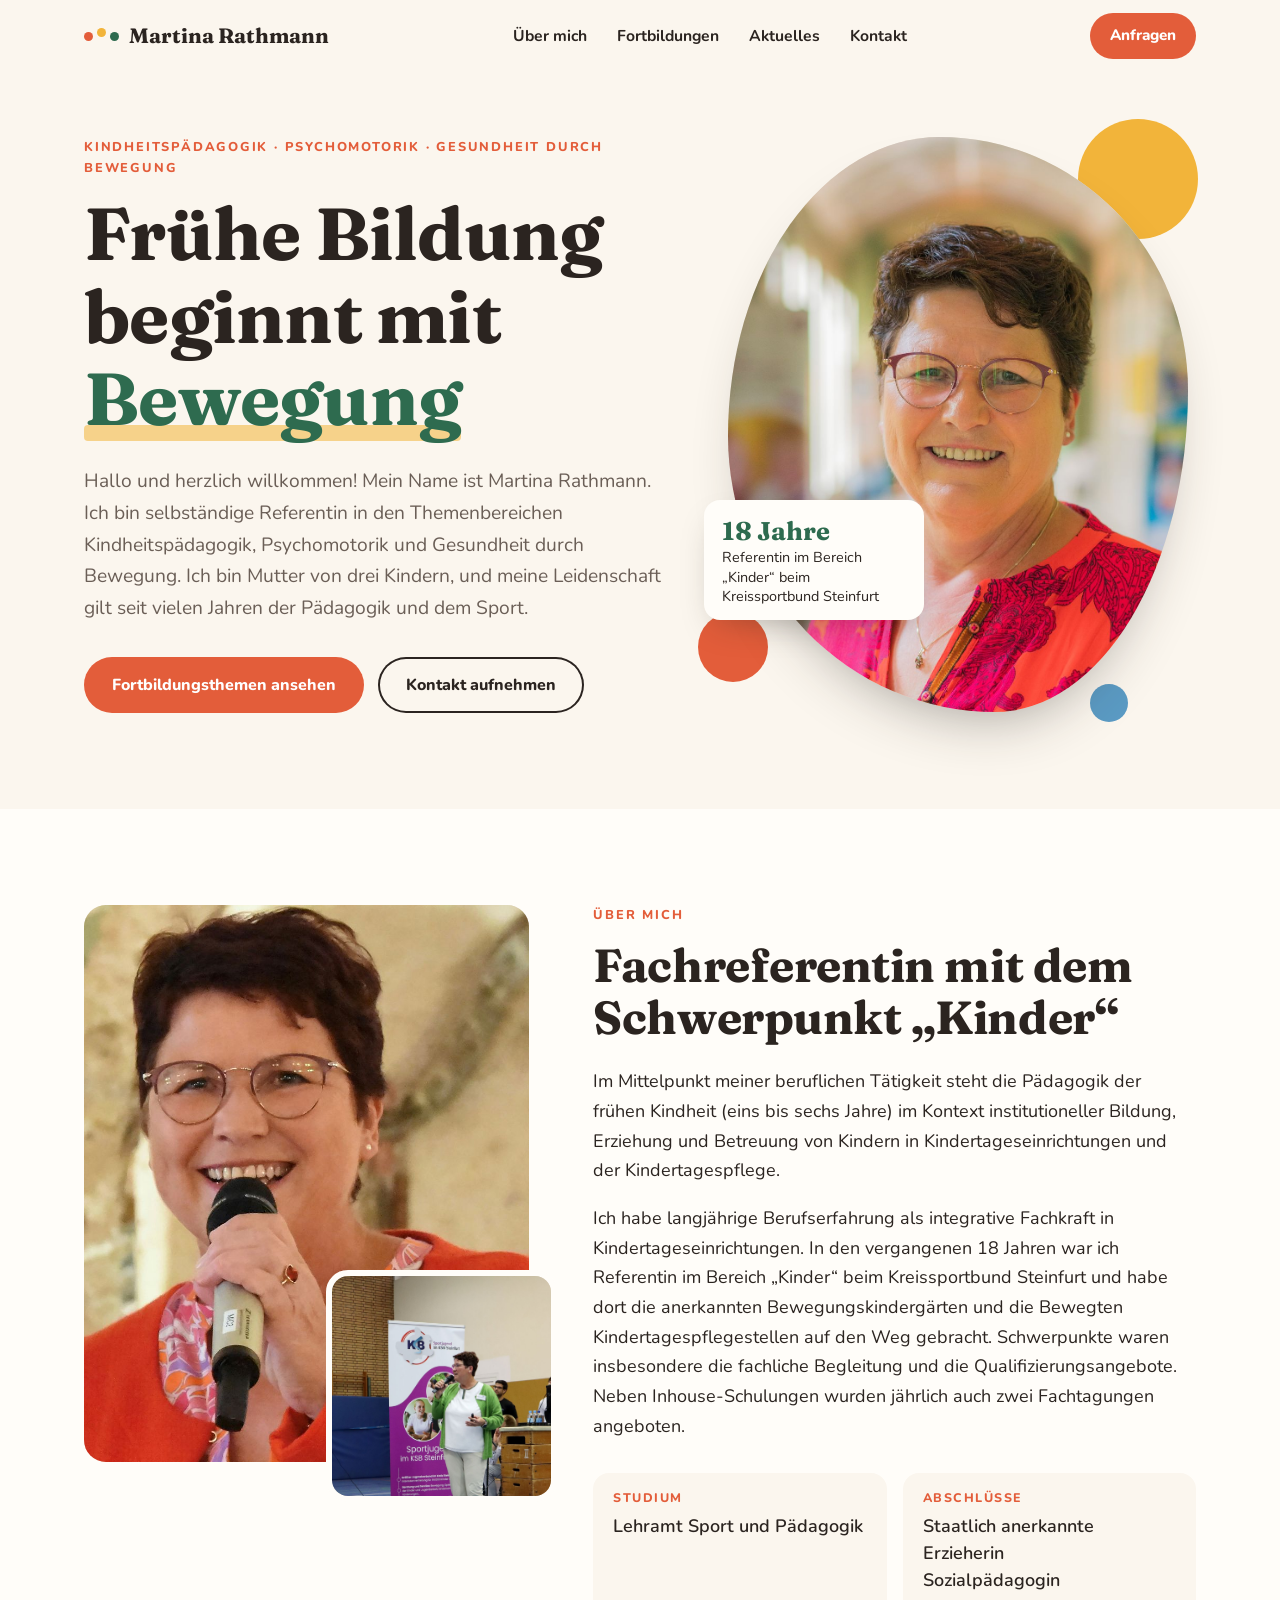
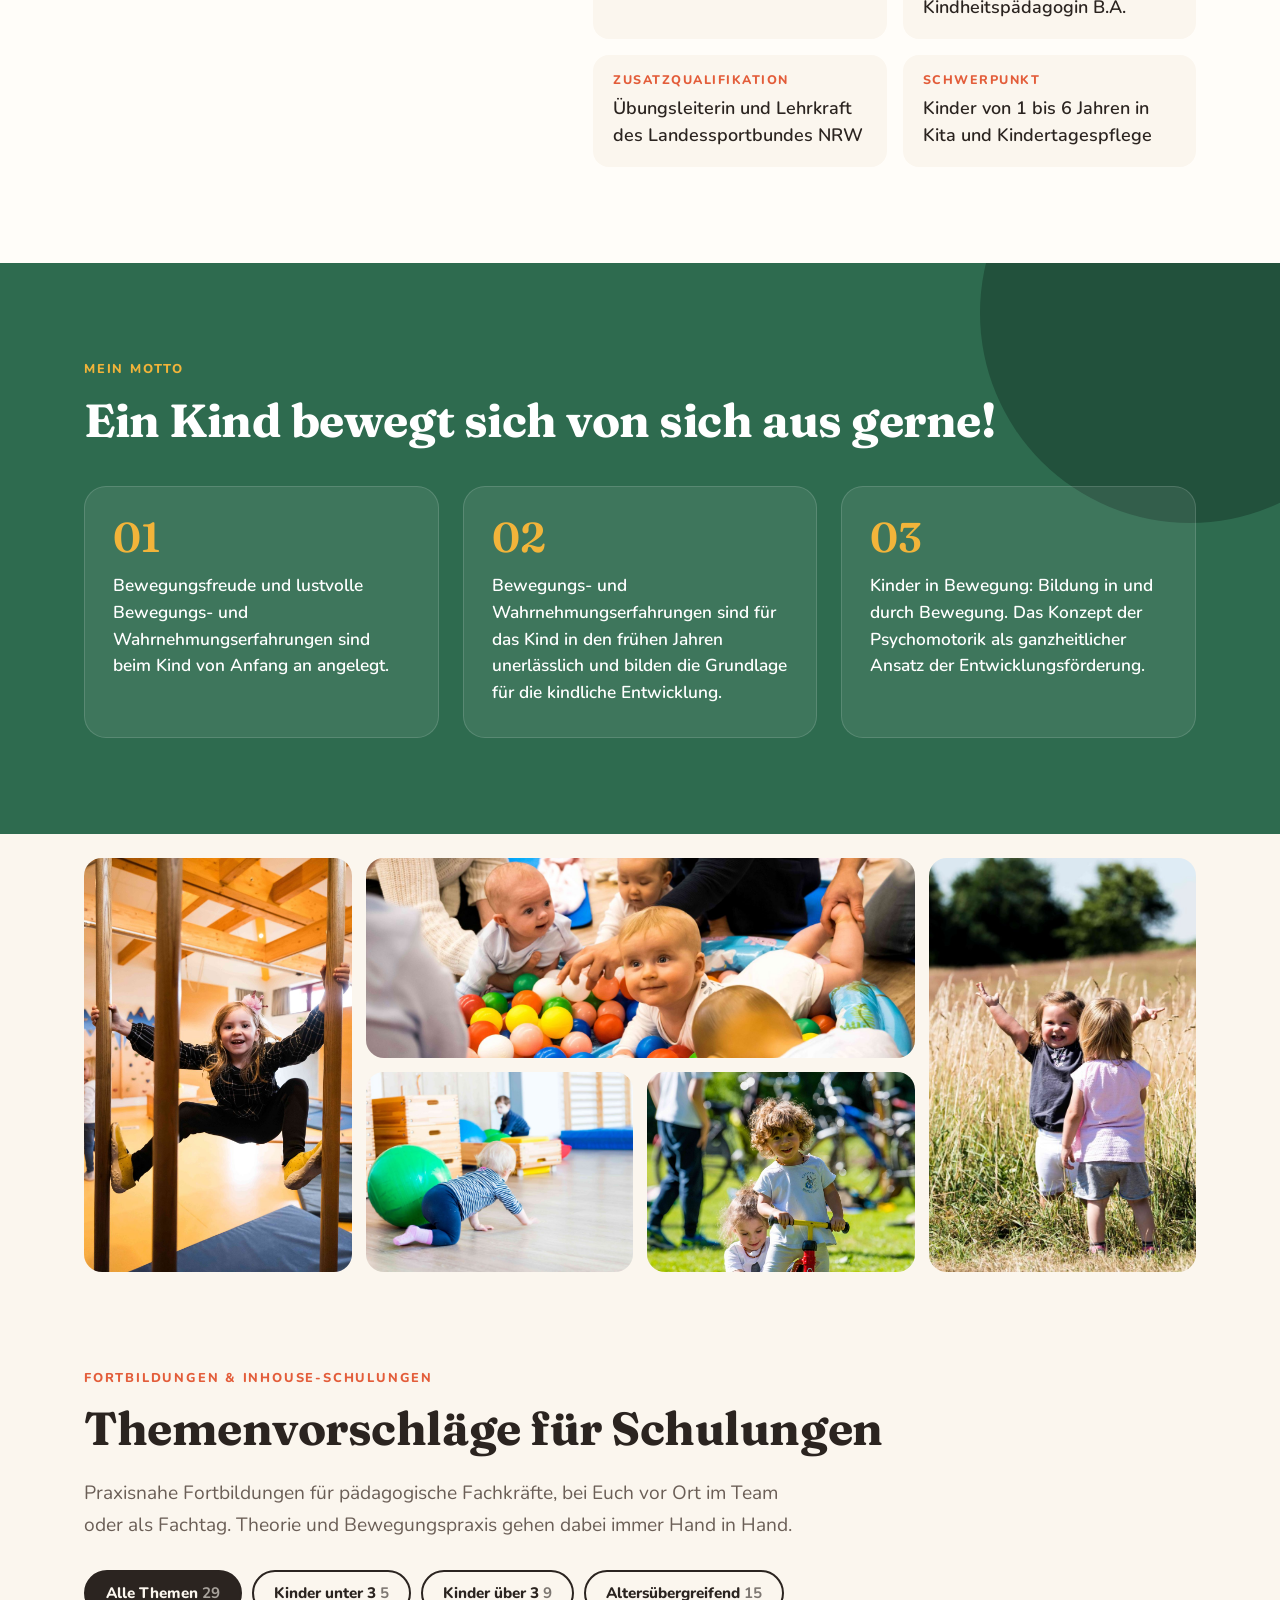
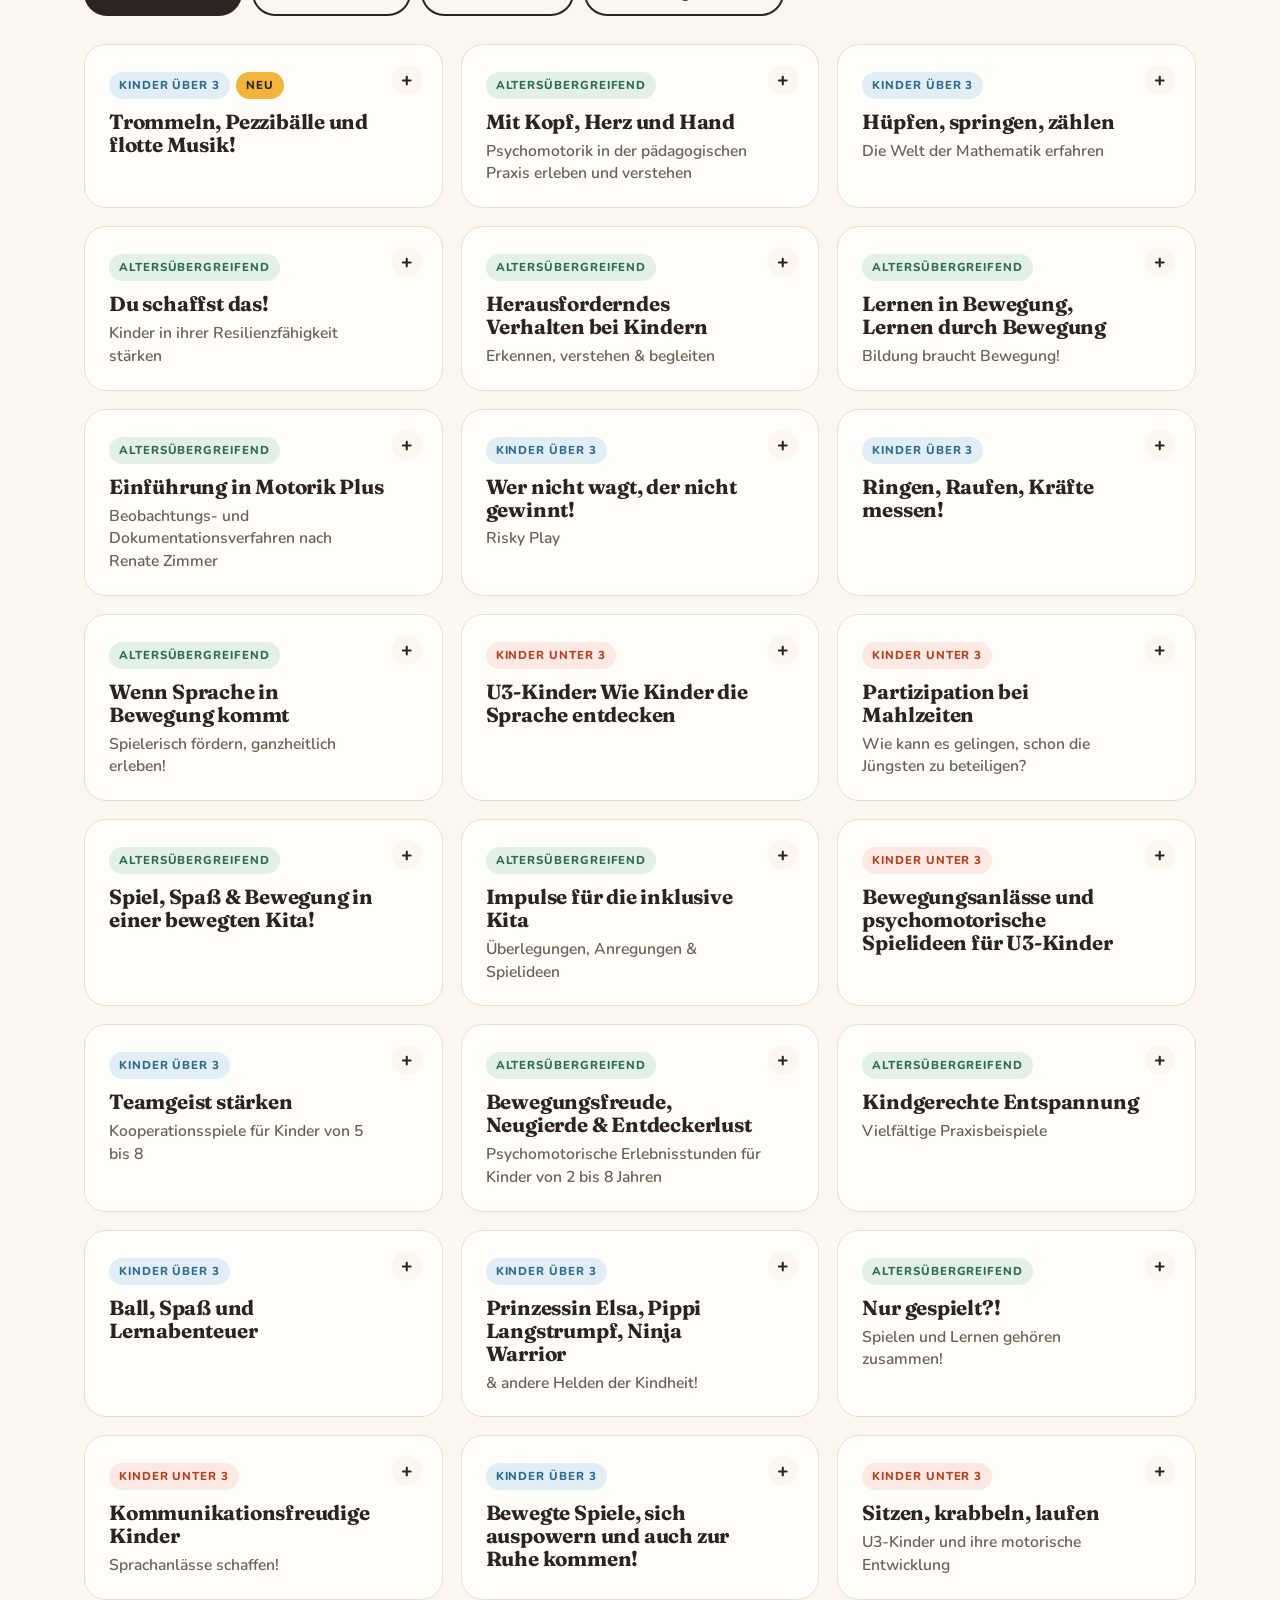
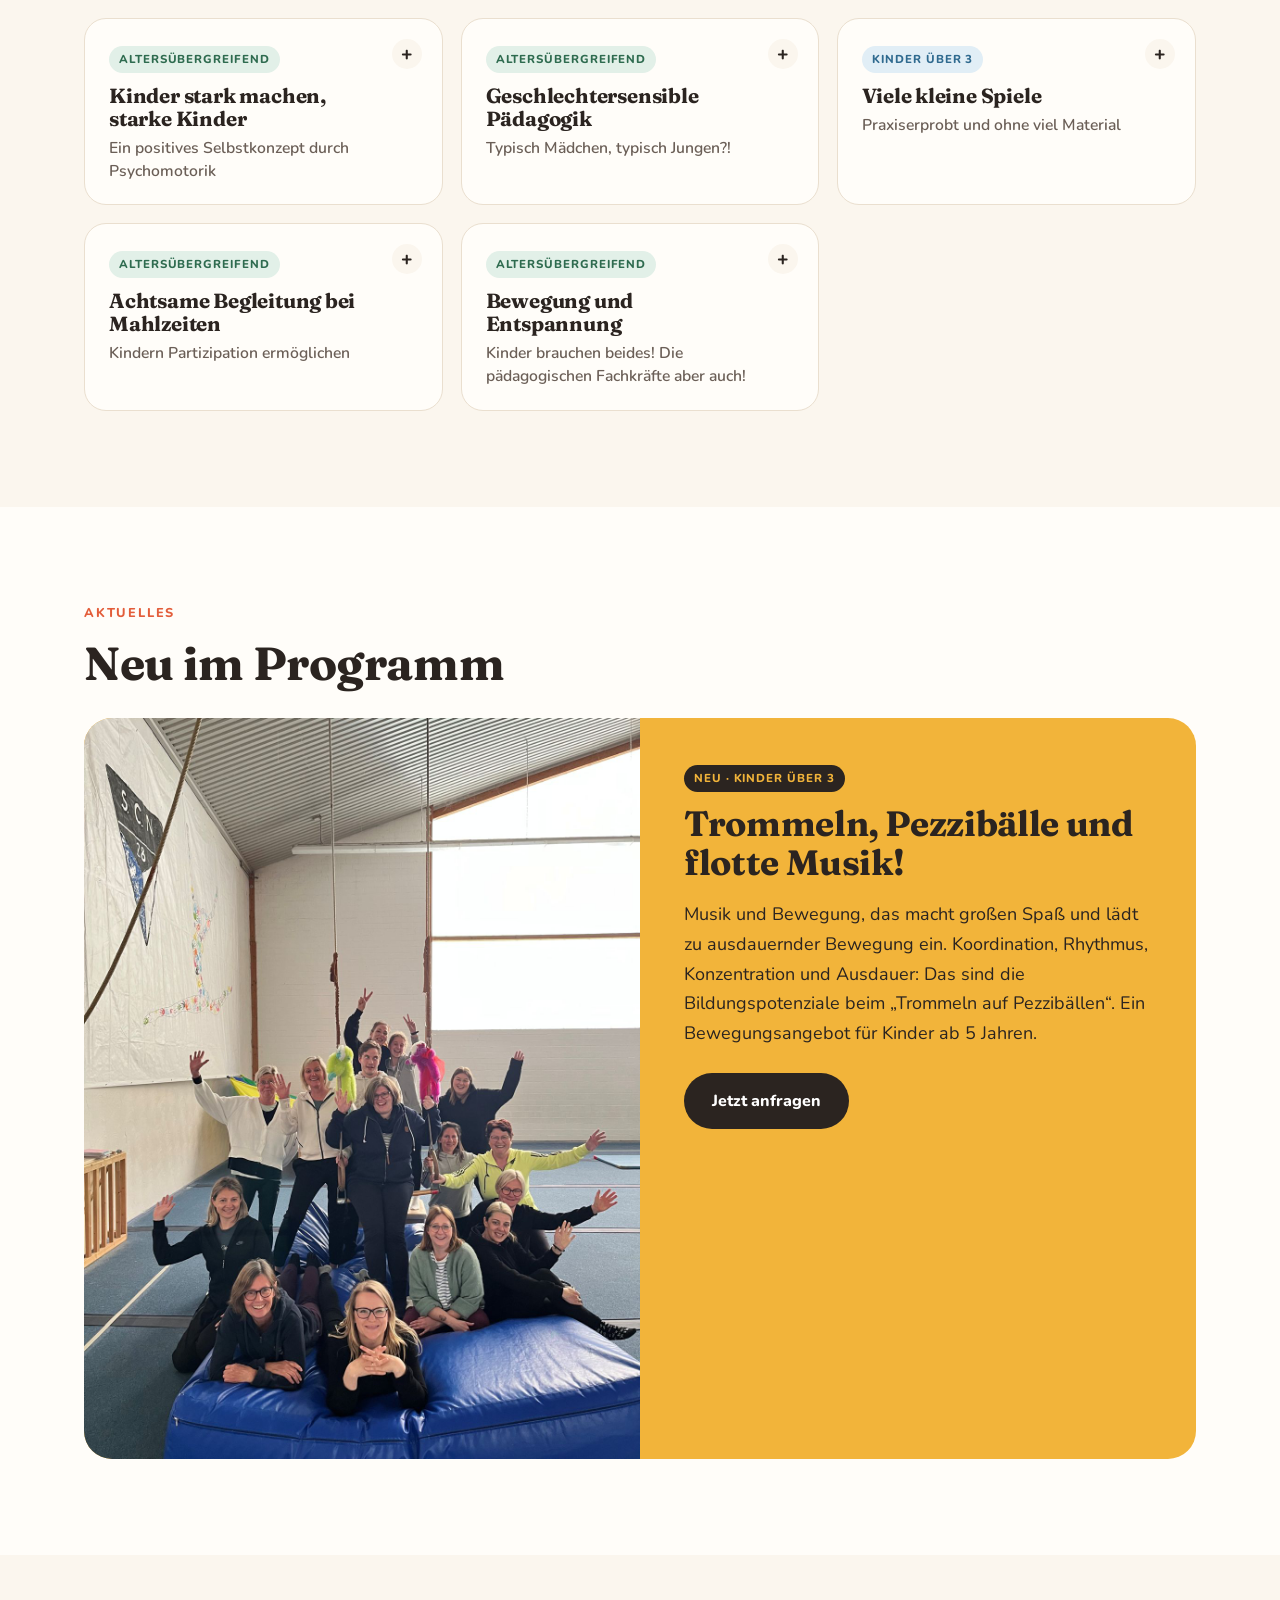
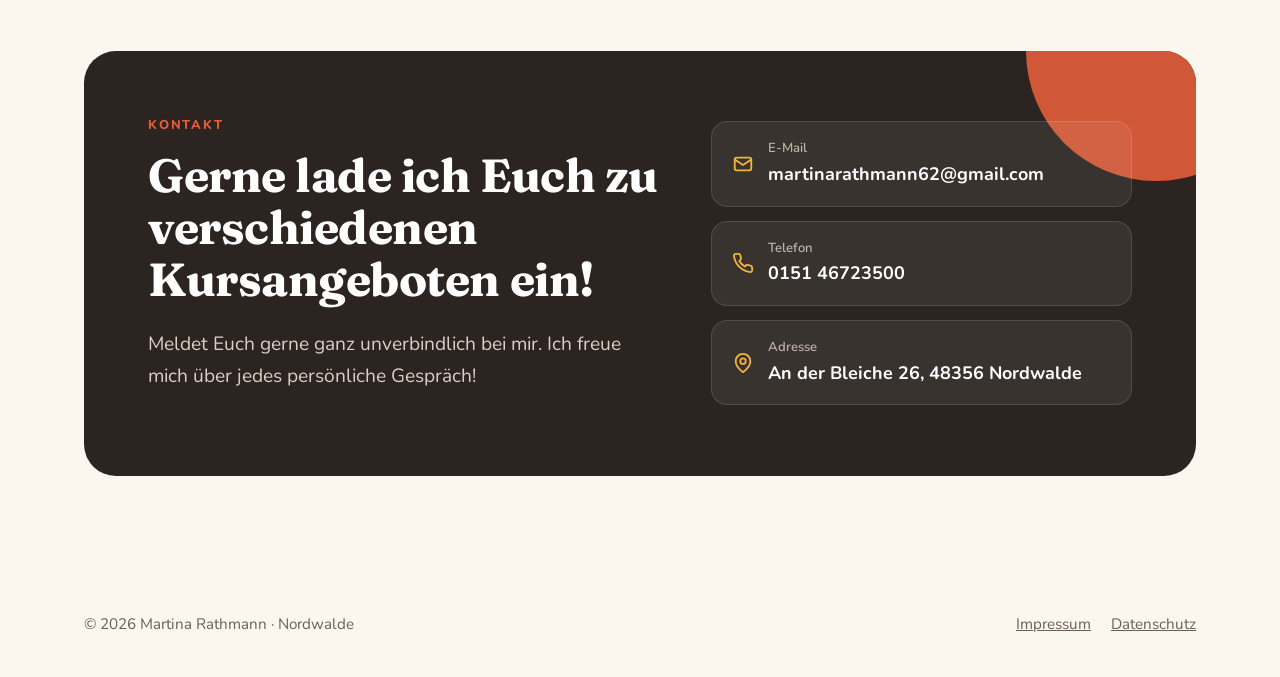
==== martinarathmann-de/martinarathmann-de/index.html @ 65bd2799 "Add files via upload" ====
<!DOCTYPE html>
<html lang="de">
<head>
<meta charset="utf-8">
<meta name="viewport" content="width=device-width, initial-scale=1">
<title>Martina Rathmann – Frühe Bildung beginnt mit Bewegung</title>
<meta name="description" content="Martina Rathmann, Referentin für Kindheitspädagogik, Psychomotorik und Gesundheit durch Bewegung. Fortbildungen und Inhouse-Schulungen für Kitas und Kindertagespflege.">
<meta property="og:title" content="Martina Rathmann – Frühe Bildung beginnt mit Bewegung">
<meta property="og:description" content="Martina Rathmann, Referentin für Kindheitspädagogik, Psychomotorik und Gesundheit durch Bewegung. Fortbildungen und Inhouse-Schulungen für Kitas und Kindertagespflege.">
<meta property="og:type" content="website">
<meta property="og:url" content="https://martinarathmann.de/">
<meta property="og:image" content="https://martinarathmann.de/images/portrait.jpg">
<link rel="icon" href="favicon.svg" type="image/svg+xml">
<link rel="preload" href="fonts/fraunces-latin-700-normal.woff2" as="font" type="font/woff2" crossorigin>
<link rel="stylesheet" href="styles.css">
</head>
<body>
<header class="site-header">
  <nav class="nav wrap" aria-label="Hauptnavigation">
    <a class="brand" href="index.html"><span class="brand-dots" aria-hidden="true"><i></i><i></i><i></i></span>Martina Rathmann</a>
    <button class="menu-toggle" aria-label="Menü öffnen" aria-expanded="false"><span></span><span></span><span></span></button>
    <ul>
      <li><a href="index.html#ueber-mich">Über mich</a></li>
      <li><a href="index.html#fortbildungen">Fortbildungen</a></li>
      <li><a href="index.html#aktuelles">Aktuelles</a></li>
      <li><a href="index.html#kontakt">Kontakt</a></li>
    </ul>
    <a class="btn desktop" href="index.html#kontakt">Anfragen</a>
  </nav>
</header>

<main>
<section class="hero">
  <div class="wrap hero-grid">
    <div class="reveal">
      <p class="eyebrow">Kindheitspädagogik · Psychomotorik · Gesundheit durch Bewegung</p>
      <h1>Frühe Bildung beginnt mit <em>Bewegung</em></h1>
      <p class="lead">Hallo und herzlich willkommen! Mein Name ist Martina Rathmann. Ich bin selbständige Referentin in den Themenbereichen Kindheitspädagogik, Psychomotorik und Gesundheit durch Bewegung. Ich bin Mutter von drei Kindern, und meine Leidenschaft gilt seit vielen Jahren der Pädagogik und dem Sport.</p>
      <div class="hero-actions">
        <a class="btn" href="#fortbildungen">Fortbildungsthemen ansehen</a>
        <a class="btn ghost" href="#kontakt">Kontakt aufnehmen</a>
      </div>
    </div>
    <div class="hero-visual reveal">
      <span class="blob b1"></span><span class="blob b2"></span><span class="blob b3"></span>
      <div class="hero-photo"><img src="images/portrait.jpg" alt="Martina Rathmann" width="900" height="1125" fetchpriority="high"></div>
      <div class="hero-badge"><strong>18 Jahre</strong>Referentin im Bereich „Kinder“ beim Kreissportbund Steinfurt</div>
    </div>
  </div>
</section>

<section class="about" id="ueber-mich">
  <div class="wrap about-grid">
    <div class="about-photos reveal">
      <div class="p1"><img src="images/vortrag.jpg" alt="Martina Rathmann bei einem Vortrag" loading="lazy" width="900" height="1125"></div>
      <div class="p2"><img src="images/messe.jpg" alt="Martina Rathmann an einem Infostand" loading="lazy" width="600" height="600"></div>
    </div>
    <div class="reveal">
      <p class="eyebrow">Über mich</p>
      <h2>Fachreferentin mit dem Schwerpunkt „Kinder“</h2>
      <p>Im Mittelpunkt meiner beruflichen Tätigkeit steht die Pädagogik der frühen Kindheit (eins bis sechs Jahre) im Kontext institutioneller Bildung, Erziehung und Betreuung von Kindern in Kindertageseinrichtungen und der Kindertagespflege.</p>
      <p>Ich habe langjährige Berufserfahrung als integrative Fachkraft in Kindertageseinrichtungen. In den vergangenen 18 Jahren war ich Referentin im Bereich „Kinder“ beim Kreissportbund Steinfurt und habe dort die anerkannten Bewegungskindergärten und die Bewegten Kindertagespflegestellen auf den Weg gebracht. Schwerpunkte waren insbesondere die fachliche Begleitung und die Qualifizierungsangebote. Neben Inhouse-Schulungen wurden jährlich auch zwei Fachtagungen angeboten.</p>
      <div class="facts">
        <div class="fact"><h3>Studium</h3><p>Lehramt Sport und Pädagogik</p></div>
        <div class="fact"><h3>Abschlüsse</h3><ul><li>Staatlich anerkannte Erzieherin</li><li>Sozialpädagogin</li><li>Kindheitspädagogin B.A.</li></ul></div>
        <div class="fact"><h3>Zusatzqualifikation</h3><p>Übungsleiterin und Lehrkraft des Landessportbundes NRW</p></div>
        <div class="fact"><h3>Schwerpunkt</h3><p>Kinder von 1 bis 6 Jahren in Kita und Kindertagespflege</p></div>
      </div>
    </div>
  </div>
</section>

<section class="motto">
  <div class="wrap">
    <p class="eyebrow">Mein Motto</p>
    <h2>Ein Kind bewegt sich von sich aus gerne!</h2>
    <div class="motto-list">
      <div class="motto-item reveal"><span class="num">01</span><p>Bewegungsfreude und lustvolle Bewegungs- und Wahrnehmungserfahrungen sind beim Kind von Anfang an angelegt.</p></div>
      <div class="motto-item reveal"><span class="num">02</span><p>Bewegungs- und Wahrnehmungserfahrungen sind für das Kind in den frühen Jahren unerlässlich und bilden die Grundlage für die kindliche Entwicklung.</p></div>
      <div class="motto-item reveal"><span class="num">03</span><p>Kinder in Bewegung: Bildung in und durch Bewegung. Das Konzept der Psychomotorik als ganzheitlicher Ansatz der Entwicklungsförderung.</p></div>
    </div>
  </div>
</section>

<section class="gallery" aria-label="Eindrücke">
  <div class="wrap gallery-grid">
    <figure class="g-tall reveal"><img src="images/klettern.jpg" alt="Mädchen klettert zwischen zwei Stangen" loading="lazy"></figure>
    <figure class="g-wide reveal"><img src="images/baellebad.jpg" alt="Babys im Bällebad" loading="lazy"></figure>
    <figure class="g-tall reveal"><img src="images/wiese.jpg" alt="Kinder freuen sich draußen auf der Wiese" loading="lazy"></figure>
    <figure class="reveal"><img src="images/krabbeln.jpg" alt="Kleinkinder krabbeln in der Bewegungslandschaft" loading="lazy"></figure>
    <figure class="reveal"><img src="images/dreirad.jpg" alt="Junge auf einem Dreirad" loading="lazy"></figure>
  </div>
</section>

<section id="fortbildungen">
  <div class="wrap">
    <div class="offer-head">
      <div>
        <p class="eyebrow">Fortbildungen &amp; Inhouse-Schulungen</p>
        <h2>Themenvorschläge für Schulungen</h2>
        <p class="lead">Praxisnahe Fortbildungen für pädagogische Fachkräfte, bei Euch vor Ort im Team oder als Fachtag. Theorie und Bewegungspraxis gehen dabei immer Hand in Hand.</p>
      </div>
    </div>
    <div class="filters" role="group" aria-label="Nach Zielgruppe filtern">
      <button class="chip" data-filter="all" aria-pressed="true">Alle Themen<span class="count">29</span></button>
      <button class="chip" data-filter="u3" aria-pressed="false">Kinder unter 3<span class="count">5</span></button>
      <button class="chip" data-filter="ue3" aria-pressed="false">Kinder über 3<span class="count">9</span></button>
      <button class="chip" data-filter="alle" aria-pressed="false">Altersübergreifend<span class="count">15</span></button>
    </div>
    <div class="topics">
      <details class="topic reveal" data-group="ue3">
        <summary><span class="tag ue3">Kinder über 3</span><span class="tag neu">Neu</span><h3>Trommeln, Pezzibälle und flotte Musik!</h3></summary>
        <div class="body"><p>Musik und Bewegung, das macht großen Spaß und lädt zu ausdauernder Bewegung ein. Die Freude, sich beim Trommeln auszuprobieren, sich auszupowern und in der Gruppe gemeinsam etwas zu schaffen, steht im Vordergrund. Koordination, Beweglichkeit, Konzentration, Merkfähigkeit, Kognition, Rhythmus und Ausdauer: Das sind die Bildungspotenziale beim „Trommeln auf Pezzibällen“. Ein Bewegungsangebot für Kinder ab 5 Jahren.</p></div>
      </details>
      <details class="topic reveal" data-group="alle">
        <summary><span class="tag alle">Altersübergreifend</span><h3>Mit Kopf, Herz und Hand</h3><span class="sub">Psychomotorik in der pädagogischen Praxis erleben und verstehen</span></summary>
        <div class="body"><p>Ganzheitliche Entwicklungsförderung durch Bewegung und Wahrnehmung! Eine praxisorientierte Fortbildung: Durch vielfältige Bewegungs- und Wahrnehmungsangebote lernen die pädagogischen Fachkräfte, wie Kinder in ihren Selbstwirksamkeitserfahrungen unterstützt werden können. Kreative Prozesse und das soziale Lernen eines Kindes stehen im Fokus. Theorie und Praxis verbinden sich zu einem lebendigen Prozess, der neue Impulse für die tägliche Arbeit mit Kindern bietet.</p></div>
      </details>
      <details class="topic reveal" data-group="ue3">
        <summary><span class="tag ue3">Kinder über 3</span><h3>Hüpfen, springen, zählen</h3><span class="sub">Die Welt der Mathematik erfahren</span></summary>
        <div class="body"><p>Kinder sortieren, vergleichen und legen Muster. Sie interessieren sich für Zahlen und Mengen und begreifen Räume und Formen über eigene sensomotorische Erfahrungen. Frühe mathematische Bildung anregen und begleiten. Der „Numeracy-Ansatz“ von Mandy Fuchs wird vorgestellt, ebenso das Konzept von Kerensa Lee „Kinder erfinden Mathematik“: gleiches Material in großer Menge. Mathematische frühe Bildung im Vorschulalter!</p></div>
      </details>
      <details class="topic reveal" data-group="alle">
        <summary><span class="tag alle">Altersübergreifend</span><h3>Du schaffst das!</h3><span class="sub">Kinder in ihrer Resilienzfähigkeit stärken</span></summary>
        <div class="body"><p>Wie kann es gelingen, Kinder in ihrer Resilienzfähigkeit zu stärken? Wie können Kinder mit einer Krise oder einem Scheitern fertig werden, sich davon erholen und vielleicht sogar gestärkt daraus hervorgehen? Wie können Kinder ein positives Selbstkonzept aufbauen? Wir blicken auf die Ressourcen und Interessen des Kindes. Es braucht differenzierte Herausforderungen, an denen Kinder wachsen können. Zutrauen und Zuversicht sowie eine individuelle Begleitung mit Blick auf die Schutz- und Risikofaktoren.</p></div>
      </details>
      <details class="topic reveal" data-group="alle">
        <summary><span class="tag alle">Altersübergreifend</span><h3>Herausforderndes Verhalten bei Kindern</h3><span class="sub">Erkennen, verstehen &amp; begleiten</span></summary>
        <div class="body"><p>Kinder, die uns herausfordern! Kinder, die weinen, wütend sind, die kaum erreichbar sind, sich zurückziehen oder blockieren: Solche Verhaltensweisen nehmen viele pädagogische Fachkräfte als herausfordernd wahr. Oftmals entsteht ein Gefühl der Überforderung und vielleicht sogar der Ohnmacht. Wir gehen gemeinsam auf Spurensuche, um die Konflikte zu verstehen und sie professionell zu begleiten. Ursachenforschung &amp; Austausch über mögliche Lösungsansätze.</p></div>
      </details>
      <details class="topic reveal" data-group="alle">
        <summary><span class="tag alle">Altersübergreifend</span><h3>Lernen in Bewegung, Lernen durch Bewegung</h3><span class="sub">Bildung braucht Bewegung!</span></summary>
        <div class="body"><p>Kinder bewegen sich gerne, es ist der Ausdruck ihrer Lebensfreude. Sensomotorik ist der Motor der kindlichen Entwicklung. Kinder lernen im frühen Kindesalter in erster Linie über Bewegung, Wahrnehmung und konkretes Handeln (vgl. Zimmer, 2010). Differenzierte sensomotorische Erfahrungen unterstützen die kognitiven Fähigkeiten. Die Vernetzung von Nervenzellen wird durch Bewegungs- und Wahrnehmungserfahrungen angeregt und ermöglicht dadurch die Verarbeitung von Informationen (vgl. Zimmer, 2011). Mit vielen Spiel- und Bewegungsimpulsen zeigt die Fortbildung, wie Lernen in Bewegung im Kita-Alltag gelingt.</p></div>
      </details>
      <details class="topic reveal" data-group="alle">
        <summary><span class="tag alle">Altersübergreifend</span><h3>Einführung in Motorik Plus</h3><span class="sub">Beobachtungs- und Dokumentationsverfahren nach Renate Zimmer</span></summary>
        <div class="body"><p>Ein offenes und systematisches Verfahren mit übersichtlichen Beobachtungsbögen für U3- und Ü3-Kinder. Neben allgemeinen Angaben zum Kind werden Einschätzungen in 10 Kompetenzbereichen vorgenommen. Grundlage ist die wahrnehmende und gezielte Beobachtung. Viele Ideen, Anregungen und Impulse für die Bewegungsförderung mit Kindern im Vorschulalter.</p></div>
      </details>
      <details class="topic reveal" data-group="ue3">
        <summary><span class="tag ue3">Kinder über 3</span><h3>Wer nicht wagt, der nicht gewinnt!</h3><span class="sub">Risky Play</span></summary>
        <div class="body"><p>Risiko, Wagnis und auch wildes Spiel gehören zur Kindheit dazu. Kinder haben ein Recht auf Spiel und ein Recht auf Wagnisse, eigenes Ausprobieren, Erfolg und auch mal Scheitern. Damit das gelingen kann, braucht es Risikokompetenz und motorische Kompetenzen, außerdem erwachsene Begleitpersonen, die Zutrauen in die eigenen Fähigkeiten vermitteln. Theorie &amp; Praxisanregungen für Kinder von 5 bis 10 Jahren.</p></div>
      </details>
      <details class="topic reveal" data-group="ue3">
        <summary><span class="tag ue3">Kinder über 3</span><h3>Ringen, Raufen, Kräfte messen!</h3></summary>
        <div class="body"><p>Kleine Sportspiele zum Kräftemessen, Toben und Auspowern. Miteinander raufen und sich ausprobieren, nicht gegeneinander! Die eigenen Kräfte entdecken. Ausdauer, Schnelligkeit, Koordination und Beweglichkeit werden gefördert. Wo sind die Grenzen meines Partners? Wo sind meine Grenzen? Wir sensibilisieren für einen respektvollen Umgang. Welche Regeln brauchen wir? Kennenlernen des Konzeptes und viel Bewegungspraxis.</p></div>
      </details>
      <details class="topic reveal" data-group="alle">
        <summary><span class="tag alle">Altersübergreifend</span><h3>Wenn Sprache in Bewegung kommt</h3><span class="sub">Spielerisch fördern, ganzheitlich erleben!</span></summary>
        <div class="body"><p>In dieser Fortbildung steht der Zusammenhang von Bewegung und Sprache im Mittelpunkt. Wir erproben vielfältige Bewegungs- und Spielideen, die sprachliche Ausdrucksfähigkeit, Wortschatz und Kommunikation anregen. Die Teilnehmenden erhalten Impulse, wie sie Bewegung gezielt in den Alltag integrieren können, um Kinder ganzheitlich und alltagsintegriert in ihrer Sprachentwicklung zu unterstützen.</p></div>
      </details>
      <details class="topic reveal" data-group="u3">
        <summary><span class="tag u3">Kinder unter 3</span><h3>U3-Kinder: Wie Kinder die Sprache entdecken</h3></summary>
        <div class="body"><p>Sprachentwicklung unterstützen und Sprachanlässe durch sensomotorische Bewegungserfahrungen ermöglichen. Die Sprachfreude steht dabei im Mittelpunkt. Neben theoretischen Grundlagen werden viele praktische Beispiele aufgezeigt. Theorie &amp; Praxis.</p></div>
      </details>
      <details class="topic reveal" data-group="u3">
        <summary><span class="tag u3">Kinder unter 3</span><h3>Partizipation bei Mahlzeiten</h3><span class="sub">Wie kann es gelingen, schon die Jüngsten zu beteiligen?</span></summary>
        <div class="body"><p>Die Mahlzeit ist eine „Schlüsselsituation“ im Kita-Alltag und bedeutet eine besondere Herausforderung für Kinder und pädagogische Fachkräfte. „Alltagspartizipation“ wird als Querschnittsaufgabe verstanden! Die Mahlzeit bietet viele Möglichkeiten, dem Kind Partizipation zuzutrauen und zu ermöglichen. Die partizipative Haltung und die Fachkraft-Kind-Interaktion werden besonders in den Blick genommen.</p></div>
      </details>
      <details class="topic reveal" data-group="alle">
        <summary><span class="tag alle">Altersübergreifend</span><h3>Spiel, Spaß &amp; Bewegung in einer bewegten Kita!</h3></summary>
        <div class="body"><p>Vielfältige Anregungen und Impulse für eine Kita mit dem Profil „Bewegung“. Konzeptionelle Überlegungen und Bewegungspraxis für Kinder von 1 bis 6 Jahren. Alltagsintegrierte Bewegung für Kinder. Bewegungslandschaften und Bewegungsbaustellen werden vorgestellt und aufgebaut. Psychomotorische Ideen und Themen nach den Interessen der Kinder stehen im Mittelpunkt. Theorie &amp; Praxis.</p></div>
      </details>
      <details class="topic reveal" data-group="alle">
        <summary><span class="tag alle">Altersübergreifend</span><h3>Impulse für die inklusive Kita</h3><span class="sub">Überlegungen, Anregungen &amp; Spielideen</span></summary>
        <div class="body"><p>Vielfältige Bewegungsanregungen &amp; Spielideen! Wir suchen nach Gemeinsamkeiten: Welche Spiele eignen sich besonders dafür, dass alle Kinder mitspielen können? Wie können wir Spiele und Aktivitäten anpassen und verändern, um Teilhabe zu ermöglichen? Die Haltung der pädagogischen Fachkraft ist das Fundament für eine Kita, in der alle Kinder gesehen werden, und für eine Vielfalt, die bereichert und aus Überzeugung gelebt wird.</p></div>
      </details>
      <details class="topic reveal" data-group="u3">
        <summary><span class="tag u3">Kinder unter 3</span><h3>Bewegungsanlässe und psychomotorische Spielideen für U3-Kinder</h3></summary>
        <div class="body"><p>Das kindliche Spiel ist der Motor der kindlichen Entwicklung. Kinder möchten sich dabei bewegen und sie brauchen Raum und Zeit dafür. Wie können wir vielfältige Bewegungsanlässe in den Alltag integrieren? Überlegungen zur Raumgestaltung und Materialauswahl und viele praktische Beispiele für einen „bewegten Kinderalltag“.</p></div>
      </details>
      <details class="topic reveal" data-group="ue3">
        <summary><span class="tag ue3">Kinder über 3</span><h3>Teamgeist stärken</h3><span class="sub">Kooperationsspiele für Kinder von 5 bis 8</span></summary>
        <div class="body"><p>Kooperationsspiele bieten Kindern einen Erfahrungsraum, um soziale Kompetenzen zu stärken und ein „Wir-Gefühl“ zu entwickeln. Integration durch Kooperationsspiele: Alle Kinder können mitmachen! Kinder entwickeln Selbstbewusstsein und erfahren: Miteinander macht Spaß und man kann viel erreichen!</p></div>
      </details>
      <details class="topic reveal" data-group="alle">
        <summary><span class="tag alle">Altersübergreifend</span><h3>Bewegungsfreude, Neugierde &amp; Entdeckerlust</h3><span class="sub">Psychomotorische Erlebnisstunden für Kinder von 2 bis 8 Jahren</span></summary>
        <div class="body"><p>Erlebnisreiche Bewegungsangebote, die als Anregung genutzt werden können, um psychomotorisch zu arbeiten. Der Schwerpunkt liegt auf kreativem und fantasiereichem Spiel, Experimentierphasen und ganzheitlichen Erfahrungen. Die Angebote setzen an den Interessen des Kindes an, wollen Kinder stärken und ein positives Selbstkonzept fördern. Bewegungs- und Wahrnehmungsförderung ist der Motor der kindlichen Entwicklung.</p></div>
      </details>
      <details class="topic reveal" data-group="alle">
        <summary><span class="tag alle">Altersübergreifend</span><h3>Kindgerechte Entspannung</h3><span class="sub">Vielfältige Praxisbeispiele</span></summary>
        <div class="body"><p>Nicht nur Erwachsene, auch Kinder haben heutzutage ein bereits ausgeprägtes Stressempfinden. Was bedeutet Stress und wie kann ich mich davon erholen? Eine Einführung in kindliche Entspannungsmethoden &amp; Praxis.</p></div>
      </details>
      <details class="topic reveal" data-group="ue3">
        <summary><span class="tag ue3">Kinder über 3</span><h3>Ball, Spaß und Lernabenteuer</h3></summary>
        <div class="body"><p>Kinder lieben Ballspiele! Bewegungsfreude und Bewegungserfahrungen mit vielfältigen Ballspielen. Motorische und kognitive Förderung im Fokus, aber auch das soziale Miteinander kommt nicht zu kurz. Gerade Ballspiele ohne Gewinner und Verlierer, kleine Teamspiele oder auch Wettspiele eignen sich hervorragend, um soziale Kompetenzen zu entwickeln, mit Frustration umzugehen und Kooperation zu erfahren. Für pädagogische Fachkräfte, die mit Kindern ab 3 Jahren arbeiten.</p></div>
      </details>
      <details class="topic reveal" data-group="ue3">
        <summary><span class="tag ue3">Kinder über 3</span><h3>Prinzessin Elsa, Pippi Langstrumpf, Ninja Warrior</h3><span class="sub">&amp; andere Helden der Kindheit!</span></summary>
        <div class="body"><p>Abenteuer und Erlebnisse durch Psychomotorik. Bewegungsgeschichten, Bewegungsbaustellen und Bewegungslandschaften thematisch spannend gestalten, zu Themen, die Kinder interessieren. Das „Kopfkino“ anstellen und mit den Kindern gemeinsam ein Bewegungsabenteuer erleben.</p></div>
      </details>
      <details class="topic reveal" data-group="alle">
        <summary><span class="tag alle">Altersübergreifend</span><h3>Nur gespielt?!</h3><span class="sub">Spielen und Lernen gehören zusammen!</span></summary>
        <div class="body"><p>Schon Albert Einstein hat betont, dass „das Spiel die höchste Form der Forschung ist“. Dieses Zitat lässt erahnen, wie viel Bildungspotenzial im kindlichen Spiel steckt. Spielen und Lernen gehören untrennbar zusammen, es ist die Grundbedingung für Lern- und Bildungsprozesse. Wir blicken auf die unterschiedlichen Spielformen, die Spielentwicklung und die Bedeutung des kindlichen Spiels. Mit vielen praktischen Beispielen.</p></div>
      </details>
      <details class="topic reveal" data-group="u3">
        <summary><span class="tag u3">Kinder unter 3</span><h3>Kommunikationsfreudige Kinder</h3><span class="sub">Sprachanlässe schaffen!</span></summary>
        <div class="body"><p>Die Interaktionen zwischen pädagogischer Fachkraft und Kind sind Schlüsselsituationen in der Bildungs- und Entwicklungsbegleitung. Jedes Kleinstkind versucht von Anfang an, mit seinen Bezugspersonen zu kommunizieren. Es ist bedeutsam, diese kindlichen Signale zu erkennen und darauf zu reagieren. So bleiben die Kinder motiviert zu kommunizieren. Theoretische Grundlagen und praktische Beispiele.</p></div>
      </details>
      <details class="topic reveal" data-group="ue3">
        <summary><span class="tag ue3">Kinder über 3</span><h3>Bewegte Spiele, sich auspowern und auch zur Ruhe kommen!</h3></summary>
        <div class="body"><p>Toben, wild sein, ausruhen und entspannen: Beides ist gleichermaßen wichtig für Kinder im Vorschulalter. Viele Beispiele aus der Praxis rund um Bewegung, Spiel und Entspannung für Vorschulkinder.</p></div>
      </details>
      <details class="topic reveal" data-group="u3">
        <summary><span class="tag u3">Kinder unter 3</span><h3>Sitzen, krabbeln, laufen</h3><span class="sub">U3-Kinder und ihre motorische Entwicklung</span></summary>
        <div class="body"><p>Die motorische Entwicklung der Kleinstkinder in den Blick nehmen. Wie können wir U3-Kinder dabei gut begleiten und wie gelingt eine möglichst individuelle Begleitung und Förderung? Theoretische Grundlagen und praktische Beispiele.</p></div>
      </details>
      <details class="topic reveal" data-group="alle">
        <summary><span class="tag alle">Altersübergreifend</span><h3>Kinder stark machen, starke Kinder</h3><span class="sub">Ein positives Selbstkonzept durch Psychomotorik</span></summary>
        <div class="body"><p>Kinder brauchen Spiel- und Bewegungserfahrungen, um sich selbstwirksam zu erleben. So können sie Kompetenzen entwickeln und auf die eigenen Fähigkeiten vertrauen. Grenzerfahrungen durch Bewegung sind echte Herausforderungen, an denen Kinder wachsen; sie führen zu einer realistischen Selbsteinschätzung. Theoretische Grundlagen aus der Resilienzforschung und dem Konzept der Salutogenese. Der praktische Teil umfasst kleine Spiele aus den Bereichen Kooperation, Kommunikation, Vertrauen und Erlebnis.</p></div>
      </details>
      <details class="topic reveal" data-group="alle">
        <summary><span class="tag alle">Altersübergreifend</span><h3>Geschlechtersensible Pädagogik</h3><span class="sub">Typisch Mädchen, typisch Jungen?!</span></summary>
        <div class="body"><p>Was brauchen Mädchen? Was brauchen Jungen? Begegnen wir Mädchen und Jungen gleich? Wie fließen unbewusst traditionelle Rollenzuschreibungen in unsere Interaktion ein? Der geschlechterbewusste Umgang mit unseren Kindern wird in den Blick genommen. Alle Kinder sollen sich wohlfühlen und gesehen werden. Es gilt, Unterschiede und Gemeinsamkeiten zu erkennen und die individuellen Stärken und Interessen aller Kinder zu fördern, unabhängig davon, ob sie mit stereotypen Rollenbildern übereinstimmen.</p></div>
      </details>
      <details class="topic reveal" data-group="ue3">
        <summary><span class="tag ue3">Kinder über 3</span><h3>Viele kleine Spiele</h3><span class="sub">Praxiserprobt und ohne viel Material</span></summary>
        <div class="body"><p>Kinder wollen sich bewegen. Sie laufen, rennen, hüpfen, klettern, ohne dass sie dazu aufgefordert werden. Genauso beliebt sind kleine Regelspiele. Im Vordergrund stehen „Spiele ohne Verlierer“: Lauf- und Fangspiele, abschließend auch erste Wettkampf- und Staffelspiele.</p></div>
      </details>
      <details class="topic reveal" data-group="alle">
        <summary><span class="tag alle">Altersübergreifend</span><h3>Achtsame Begleitung bei Mahlzeiten</h3><span class="sub">Kindern Partizipation ermöglichen</span></summary>
        <div class="body"><p>Essen ist mehr als reine Nahrungsaufnahme. Wie können wir das Kind feinfühlig begleiten und seine Signale erkennen? Gemeinsame Mahlzeiten ohne Stress in einer wertschätzenden Atmosphäre, das wünschen wir uns! Essensregeln werden unter die Lupe genommen.</p></div>
      </details>
      <details class="topic reveal" data-group="alle">
        <summary><span class="tag alle">Altersübergreifend</span><h3>Bewegung und Entspannung</h3><span class="sub">Kinder brauchen beides! Die pädagogischen Fachkräfte aber auch!</span></summary>
        <div class="body"><p>Aktivität und Ruhe sind wesentliche Elemente im Alltag. Praxisnah werden „bewegte, wilde Spiele“ vorgestellt, die Kinder in ihrer Ausdauer unterstützen und Spaß machen. Ebenso widmen wir uns kindgerechter Entspannung, die Kindern hilft, zur Ruhe zu kommen. Im zweiten Teil geht es um die Gesundheit der Mitarbeitenden: Was brauchen pädagogische Fachkräfte, damit es ihnen gut geht? Bewegungspraxis „Rücken relax“ und ein sensitiver Mix aus dem Gesundheitssport. Entspannungsübungen und Stressabbau stehen im Fokus. Keine Vorkenntnisse nötig.</p></div>
      </details>
    </div>
  </div>
</section>

<section class="news" id="aktuelles">
  <div class="wrap">
    <p class="eyebrow">Aktuelles</p>
    <h2>Neu im Programm</h2>
    <div class="news-card reveal">
      <div class="img"><img src="images/gruppe.jpg" alt="Fröhliche Gruppe bei einer Fortbildung in der Sporthalle" loading="lazy"></div>
      <div class="txt">
        <span class="tag">Neu · Kinder über 3</span>
        <h3>Trommeln, Pezzibälle und flotte Musik!</h3>
        <p>Musik und Bewegung, das macht großen Spaß und lädt zu ausdauernder Bewegung ein. Koordination, Rhythmus, Konzentration und Ausdauer: Das sind die Bildungspotenziale beim „Trommeln auf Pezzibällen“. Ein Bewegungsangebot für Kinder ab 5 Jahren.</p>
        <a class="btn" href="#kontakt">Jetzt anfragen</a>
      </div>
    </div>
  </div>
</section>

<section id="kontakt">
  <div class="wrap">
    <div class="contact-box reveal">
      <div>
        <p class="eyebrow">Kontakt</p>
        <h2>Gerne lade ich Euch zu verschiedenen Kursangeboten ein!</h2>
        <p class="lead">Meldet Euch gerne ganz unverbindlich bei mir. Ich freue mich über jedes persönliche Gespräch!</p>
      </div>
      <ul class="contact-list">
        <li><a href="mailto:martinarathmann62@gmail.com"><svg viewBox="0 0 24 24" fill="none" stroke-width="2" stroke-linecap="round" stroke-linejoin="round"><rect x="3" y="5" width="18" height="14" rx="2"/><path d="m3 7 9 6 9-6"/></svg><span><small>E-Mail</small>martinarathmann62@gmail.com</span></a></li>
        <li><a href="tel:+4915146723500"><svg viewBox="0 0 24 24" fill="none" stroke-width="2" stroke-linecap="round" stroke-linejoin="round"><path d="M22 16.9v3a2 2 0 0 1-2.2 2 19.8 19.8 0 0 1-8.6-3.1 19.5 19.5 0 0 1-6-6A19.8 19.8 0 0 1 2.1 4.2 2 2 0 0 1 4.1 2h3a2 2 0 0 1 2 1.7c.1.9.4 1.8.7 2.7a2 2 0 0 1-.5 2.1L8 9.8a16 16 0 0 0 6 6l1.3-1.3a2 2 0 0 1 2.1-.4c.9.3 1.8.6 2.7.7a2 2 0 0 1 1.7 2z"/></svg><span><small>Telefon</small>0151 46723500</span></a></li>
        <li><div><svg viewBox="0 0 24 24" fill="none" stroke-width="2" stroke-linecap="round" stroke-linejoin="round"><path d="M20 10c0 6-8 12-8 12S4 16 4 10a8 8 0 0 1 16 0z"/><circle cx="12" cy="10" r="3"/></svg><span><small>Adresse</small>An der Bleiche 26, 48356 Nordwalde</span></div></li>
      </ul>
    </div>
  </div>
</section>
</main>
<footer>
  <div class="wrap foot">
    <span>© <span id="y">2026</span> Martina Rathmann · Nordwalde</span>
    <span><a href="impressum.html">Impressum</a><a href="datenschutz.html">Datenschutz</a></span>
  </div>
</footer>
<script src="script.js"></script>
</body>
</html>
---- martinarathmann-de/martinarathmann-de/styles.css ----
@font-face{font-family:"Fraunces";src:url(fonts/fraunces-latin-600-normal.woff2) format("woff2");font-weight:600;font-display:swap}
@font-face{font-family:"Fraunces";src:url(fonts/fraunces-latin-700-normal.woff2) format("woff2");font-weight:700;font-display:swap}
@font-face{font-family:"Nunito";src:url(fonts/nunito-latin-400-normal.woff2) format("woff2");font-weight:400;font-display:swap}
@font-face{font-family:"Nunito";src:url(fonts/nunito-latin-600-normal.woff2) format("woff2");font-weight:600;font-display:swap}
@font-face{font-family:"Nunito";src:url(fonts/nunito-latin-700-normal.woff2) format("woff2");font-weight:700;font-display:swap}
@font-face{font-family:"Nunito";src:url(fonts/nunito-latin-800-normal.woff2) format("woff2");font-weight:800;font-display:swap}

:root{
  --cream:#FBF6EE; --paper:#FFFDF9; --ink:#2B2420; --muted:#6B5F57;
  --green:#2E6B4F; --green-d:#22513C; --coral:#E35D3A; --sun:#F2B43A; --sky:#5B9BC4;
  --line:#EADFCF; --r:22px; --max:1160px;
  --serif:"Fraunces",Georgia,serif; --sans:"Nunito",system-ui,-apple-system,"Segoe UI",sans-serif;
}
*{box-sizing:border-box}
html{scroll-behavior:smooth;scroll-padding-top:84px}
body{margin:0;background:var(--cream);color:var(--ink);font:400 18px/1.65 var(--sans);-webkit-font-smoothing:antialiased}
img{max-width:100%;display:block}
a{color:var(--green)}
h1,h2,h3{font-family:var(--serif);font-weight:700;line-height:1.12;margin:0 0 .5em;letter-spacing:-.01em}
h2{font-size:clamp(2rem,4vw,2.9rem)}
.wrap{max-width:var(--max);margin:0 auto;padding:0 24px}
section{padding:96px 0}
.eyebrow{font-weight:800;font-size:.8rem;letter-spacing:.14em;text-transform:uppercase;color:var(--coral);margin:0 0 14px}
.lead{font-size:1.2rem;color:var(--muted);max-width:60ch}

/* Header */
.site-header{position:sticky;top:0;z-index:50;background:rgba(251,246,238,.92);backdrop-filter:blur(10px);border-bottom:1px solid transparent;transition:border-color .2s}
.site-header.scrolled{border-bottom-color:var(--line)}
.nav{display:flex;align-items:center;justify-content:space-between;height:72px}
.brand{font-family:var(--serif);font-weight:700;font-size:1.3rem;color:var(--ink);text-decoration:none;display:flex;align-items:center;gap:10px}
.brand-dots{display:inline-flex;gap:4px}
.brand-dots i{width:9px;height:9px;border-radius:50%;display:block}
.brand-dots i:nth-child(1){background:var(--coral)}.brand-dots i:nth-child(2){background:var(--sun);transform:translateY(-4px)}.brand-dots i:nth-child(3){background:var(--green)}
.nav ul{list-style:none;display:flex;gap:30px;margin:0;padding:0}
.nav ul a{color:var(--ink);text-decoration:none;font-weight:700;font-size:.98rem}
.nav ul a:hover{color:var(--coral)}
.nav .btn{padding:10px 20px;font-size:.95rem}
.menu-toggle{display:none;background:none;border:0;padding:8px;cursor:pointer}
.menu-toggle span{display:block;width:24px;height:2px;background:var(--ink);margin:5px 0;border-radius:2px}

.btn{display:inline-flex;align-items:center;gap:8px;background:var(--coral);color:#fff;font-weight:800;text-decoration:none;padding:15px 28px;border-radius:999px;border:0;transition:transform .15s,background .15s;cursor:pointer;font-family:inherit;font-size:1rem}
.btn:hover{background:#cf4c2b;transform:translateY(-2px)}
.btn.ghost{background:transparent;color:var(--ink);box-shadow:inset 0 0 0 2px var(--ink)}
.btn.ghost:hover{background:var(--ink);color:#fff}

/* Hero */
.hero{padding:64px 0 96px;overflow:hidden}
.hero-grid{display:grid;grid-template-columns:1.1fr .9fr;gap:56px;align-items:center}
.hero h1{font-size:clamp(2.6rem,6vw,4.6rem);margin-bottom:.35em}
.hero h1 em{font-style:normal;color:var(--green);position:relative;white-space:nowrap}
.hero h1 em::after{content:"";position:absolute;left:0;right:0;bottom:.04em;height:.22em;background:var(--sun);opacity:.55;z-index:-1;border-radius:4px}
.hero .lead{margin-bottom:32px}
.hero-actions{display:flex;gap:14px;flex-wrap:wrap}
.hero-visual{position:relative;aspect-ratio:4/5;max-width:460px;justify-self:center;width:100%}
.hero-photo{position:absolute;inset:0;border-radius:46% 54% 42% 58%/52% 44% 56% 48%;overflow:hidden;background:var(--line);box-shadow:0 30px 60px -30px rgba(43,36,32,.45)}
.hero-photo img{width:100%;height:100%;object-fit:cover;object-position:center 30%}
.blob{position:absolute;border-radius:50%;z-index:-1}
.b1{width:120px;height:120px;background:var(--sun);top:-18px;right:-10px}
.b2{width:70px;height:70px;background:var(--coral);bottom:30px;left:-30px}
.b3{width:38px;height:38px;background:var(--sky);bottom:-10px;right:60px}
.hero-badge{position:absolute;left:-24px;bottom:16%;background:var(--paper);border-radius:16px;padding:14px 18px;box-shadow:0 14px 34px -14px rgba(43,36,32,.35);font-size:.9rem;line-height:1.35;max-width:220px}
.hero-badge strong{display:block;font-family:var(--serif);font-size:1.6rem;color:var(--green)}

/* About */
.about{background:var(--paper)}
.about-grid{display:grid;grid-template-columns:.85fr 1.15fr;gap:64px;align-items:start}
.about-photos{position:relative}
.about-photos .p1{border-radius:var(--r);overflow:hidden;aspect-ratio:4/5;background:var(--line)}
.about-photos .p1 img,.about-photos .p2 img{width:100%;height:100%;object-fit:cover}
.about-photos .p2{position:absolute;width:52%;aspect-ratio:1;right:-28px;bottom:-40px;border-radius:var(--r);overflow:hidden;border:6px solid var(--paper);background:var(--line)}
.facts{display:grid;grid-template-columns:1fr 1fr;gap:16px;margin:32px 0 0}
.fact{background:var(--cream);border-radius:16px;padding:18px 20px}
.fact h3{font-family:var(--sans);font-weight:800;font-size:.78rem;letter-spacing:.12em;text-transform:uppercase;color:var(--coral);margin-bottom:8px}
.fact ul{margin:0;padding:0;list-style:none;font-weight:600;line-height:1.5}
.fact p{margin:0;font-weight:600;line-height:1.5}

/* Motto */
.motto{background:var(--green);color:#fff;position:relative;overflow:hidden}
.motto::before{content:"";position:absolute;width:420px;height:420px;border-radius:50%;background:var(--green-d);top:-160px;right:-120px}
.motto .eyebrow{color:var(--sun)}
.motto h2{color:#fff;position:relative}
.motto-list{display:grid;grid-template-columns:repeat(3,1fr);gap:24px;margin-top:40px;position:relative}
.motto-item{background:rgba(255,255,255,.08);border-radius:var(--r);padding:30px 28px;border:1px solid rgba(255,255,255,.14)}
.motto-item .num{font-family:var(--serif);font-size:2.6rem;color:var(--sun);line-height:1;display:block;margin-bottom:14px}
.motto-item p{margin:0;font-size:1.08rem;font-weight:600;line-height:1.55}

/* Gallery */
.gallery{padding:24px 0 0}
.gallery-grid{display:grid;grid-template-columns:repeat(4,1fr);grid-auto-rows:200px;gap:14px}
.gallery-grid figure{margin:0;border-radius:18px;overflow:hidden;background:var(--line)}
.gallery-grid img{width:100%;height:100%;object-fit:cover;transition:transform .5s}
.gallery-grid figure:hover img{transform:scale(1.04)}
.g-tall{grid-row:span 2}.g-wide{grid-column:span 2}

/* Fortbildungen */
.offer-head{display:flex;justify-content:space-between;align-items:end;gap:32px;flex-wrap:wrap;margin-bottom:28px}
.offer-head .lead{margin:0}
.info-strip{display:flex;gap:12px;flex-wrap:wrap;margin:0 0 28px}
.info-strip span{background:var(--paper);border:1px solid var(--line);border-radius:999px;padding:8px 16px;font-weight:700;font-size:.92rem}
.filters{display:flex;gap:10px;flex-wrap:wrap}
.chip{font:800 .95rem var(--sans);padding:11px 20px;border-radius:999px;border:2px solid var(--ink);background:transparent;color:var(--ink);cursor:pointer;transition:.15s}
.chip:hover{background:rgba(43,36,32,.06)}
.chip[aria-pressed="true"]{background:var(--ink);color:var(--cream)}
.chip .count{opacity:.6;font-weight:700;margin-left:4px}
.topics{display:grid;grid-template-columns:repeat(auto-fill,minmax(330px,1fr));gap:18px;margin-top:28px}
.topic{background:var(--paper);border:1px solid var(--line);border-radius:var(--r);padding:0;transition:box-shadow .2s,transform .2s;position:relative}
.topic:hover{box-shadow:0 18px 40px -24px rgba(43,36,32,.4);transform:translateY(-2px)}
.topic[hidden]{display:none}
.topic summary{list-style:none;cursor:pointer;padding:24px 56px 22px 24px;position:relative}
.topic summary::-webkit-details-marker{display:none}
.topic summary::after{content:"+";position:absolute;right:20px;top:20px;width:30px;height:30px;border-radius:50%;background:var(--cream);display:grid;place-items:center;font-weight:800;font-size:1.2rem;transition:transform .2s}
.topic[open] summary::after{transform:rotate(45deg);background:var(--sun)}
.tag{display:inline-block;font-size:.72rem;font-weight:800;letter-spacing:.08em;text-transform:uppercase;padding:4px 10px;border-radius:999px;margin-bottom:12px}
.tag.u3{background:#FDE9E3;color:#B3401F}.tag.ue3{background:#E1EEF6;color:#2F6A8F}.tag.alle{background:#E2F0E8;color:var(--green)}
.tag.neu{background:var(--sun);color:var(--ink);margin-left:6px}
.topic h3{font-size:1.28rem;margin:0}
.topic .sub{display:block;color:var(--muted);font-weight:600;margin-top:6px;font-size:.98rem;line-height:1.45}
.topic .body{padding:0 24px 24px;color:#4A403A}
.topic .body p{margin:0}

/* Aktuelles */
.news{background:var(--paper)}
.news-card{display:grid;grid-template-columns:1fr 1fr;border-radius:28px;overflow:hidden;background:var(--sun);margin-top:28px}
.news-card .img{background:var(--line);min-height:340px}
.news-card .img img{width:100%;height:100%;object-fit:cover}
.news-card .txt{padding:44px}
.news-card .tag{background:var(--ink);color:var(--sun)}
.news-card h3{font-size:clamp(1.6rem,3vw,2.2rem)}
.news-card p{margin:0 0 24px}
.news-card .btn{background:var(--ink)}
.news-card .btn:hover{background:#000}

/* Kontakt */
.contact-box{background:var(--ink);color:var(--cream);border-radius:32px;padding:64px;display:grid;grid-template-columns:1.1fr .9fr;gap:48px;position:relative;overflow:hidden}
.contact-box::after{content:"";position:absolute;width:260px;height:260px;border-radius:50%;background:var(--coral);right:-90px;top:-130px;opacity:.9}
.contact-box h2{color:#fff}
.contact-box .lead{color:#D9CFC4}
.contact-list{list-style:none;margin:0;padding:0;display:grid;gap:14px;position:relative;z-index:1;align-content:center}
.contact-list a,.contact-list div{display:flex;gap:14px;align-items:center;background:rgba(255,255,255,.07);border:1px solid rgba(255,255,255,.12);padding:16px 20px;border-radius:16px;color:#fff;text-decoration:none;font-weight:700;transition:background .15s}
.contact-list a:hover{background:rgba(255,255,255,.14)}
.contact-list svg{flex:none;width:22px;height:22px;stroke:var(--sun)}
.contact-list small{display:block;font-weight:600;color:#BFB3A7;font-size:.82rem}

/* Footer */
footer{padding:40px 0;color:var(--muted);font-size:.95rem}
.foot{display:flex;justify-content:space-between;gap:20px;flex-wrap:wrap}
footer a{color:var(--muted);margin-left:20px}

/* Legal pages */
.legal{padding:64px 0 96px;max-width:780px}
.legal h1{font-size:clamp(2.2rem,5vw,3.2rem)}
.legal h2{font-size:1.4rem;margin-top:2em}
.legal p,.legal li{color:#4A403A}

/* Reveal */
.reveal{opacity:0;transform:translateY(22px);transition:opacity .7s ease,transform .7s ease}
.reveal.in{opacity:1;transform:none}
@media (prefers-reduced-motion:reduce){.reveal{opacity:1;transform:none;transition:none}html{scroll-behavior:auto}}

/* Responsive */
@media (max-width:960px){
  section{padding:72px 0}
  .hero-grid,.about-grid,.news-card,.contact-box{grid-template-columns:1fr}
  .hero-visual{max-width:380px;margin-top:12px}
  .about-photos{max-width:420px;margin-bottom:48px}
  .motto-list{grid-template-columns:1fr}
  .gallery-grid{grid-template-columns:repeat(2,1fr);grid-auto-rows:170px}
  .contact-box{padding:40px 28px}
  .nav ul{position:fixed;inset:72px 0 auto 0;background:var(--cream);flex-direction:column;gap:0;padding:8px 24px 24px;border-bottom:1px solid var(--line);display:none}
  .nav ul.open{display:flex}
  .nav ul li a{display:block;padding:14px 0;font-size:1.1rem}
  .nav .btn.desktop{display:none}
  .menu-toggle{display:block}
}
@media (max-width:560px){
  body{font-size:17px}
  .facts{grid-template-columns:1fr}
  .hero-badge{left:0}
  .topics{grid-template-columns:1fr}
  .news-card .txt{padding:30px}
}
.about-photos .p1 img{object-position:35% center}
.about-photos .p2 img{object-position:center 22%}
.hero-photo img{object-position:40% 30%}
@media (max-width:560px){.hero-badge{bottom:2%;left:-6px;max-width:200px}.about-photos .p2{right:-6px}}
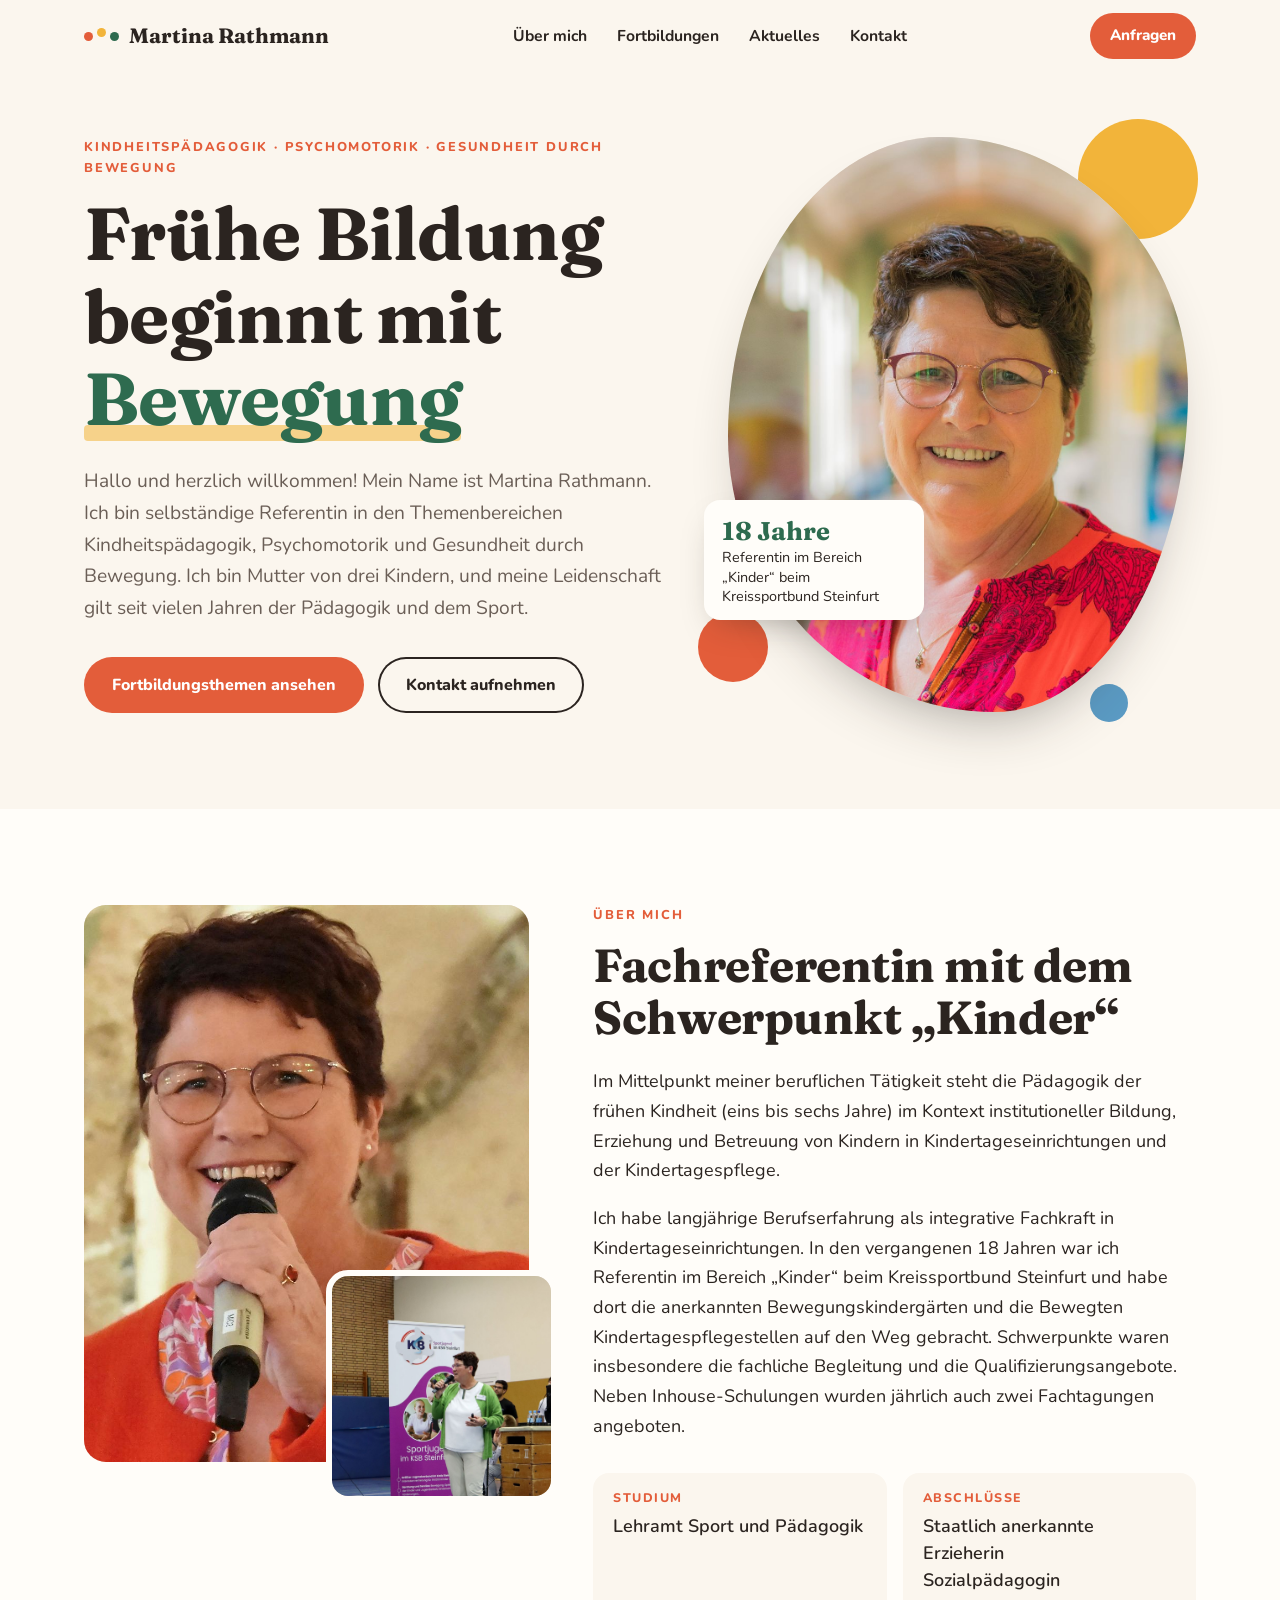
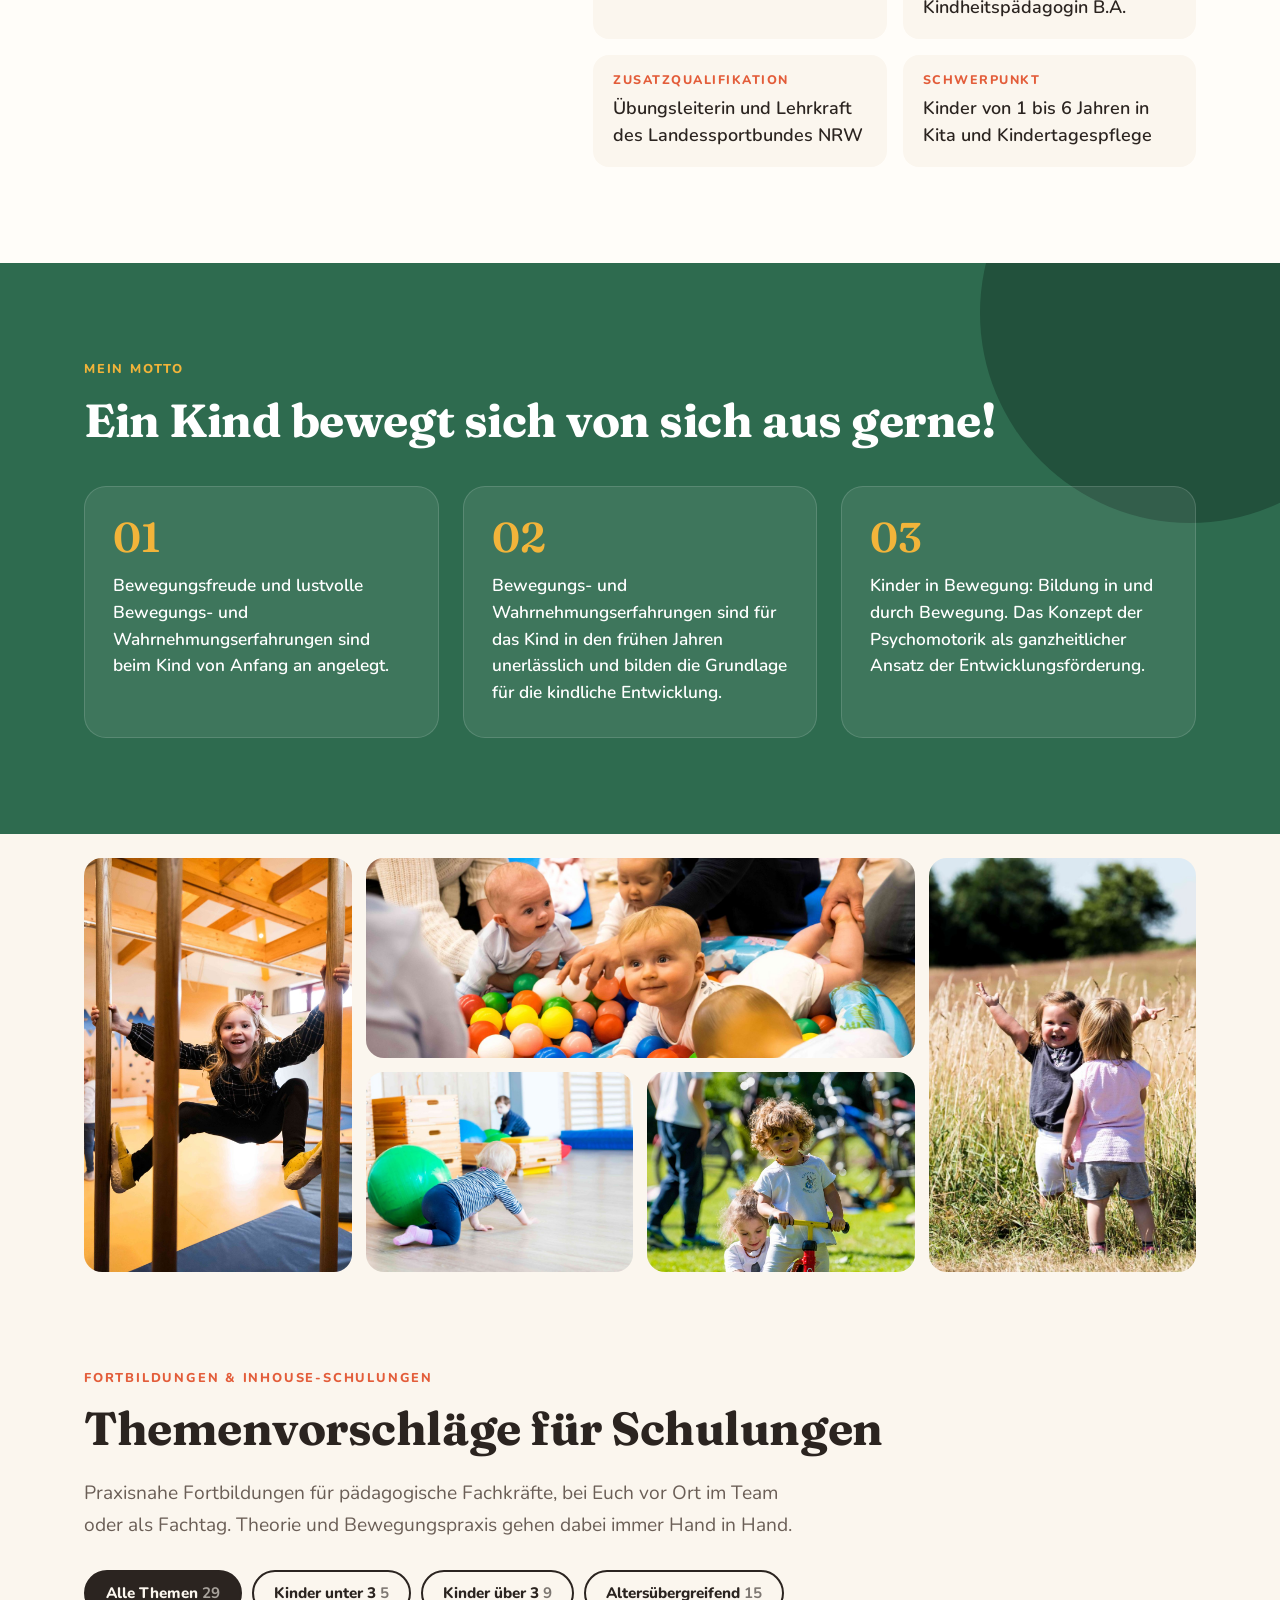
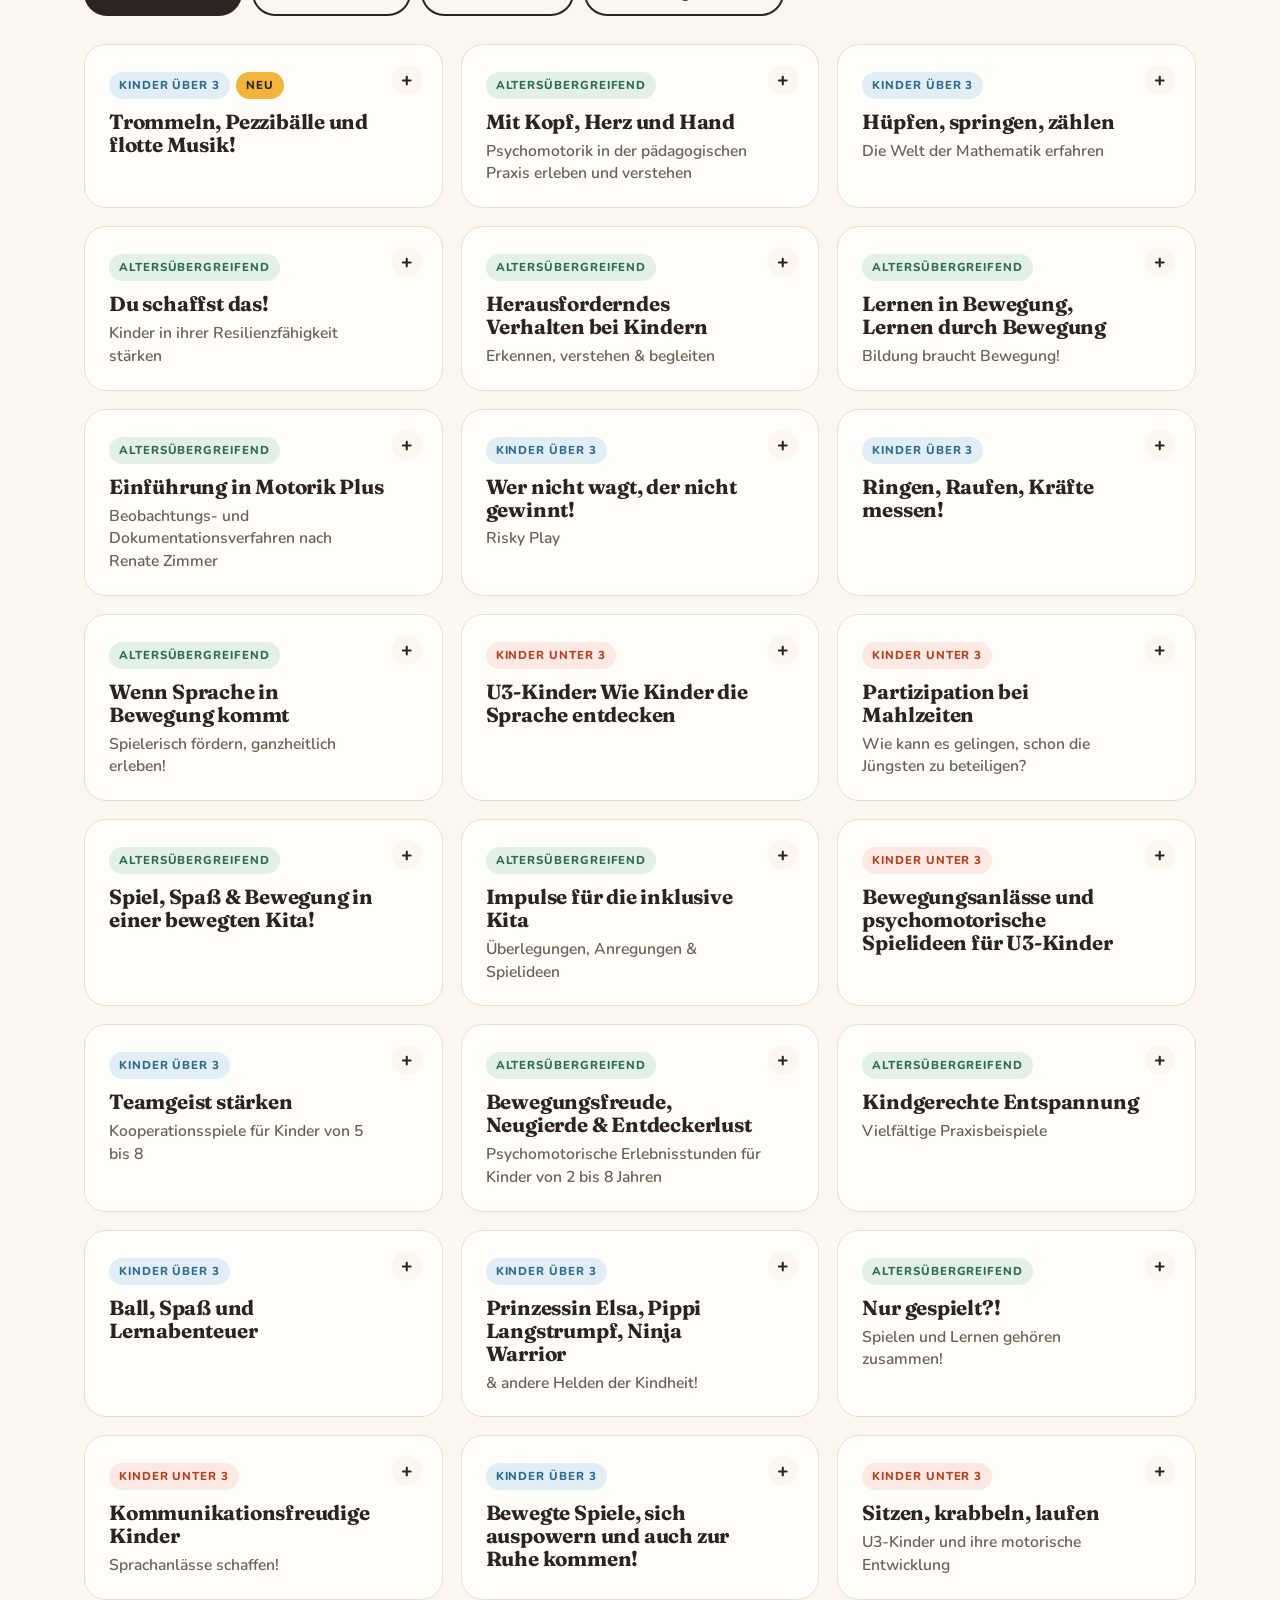
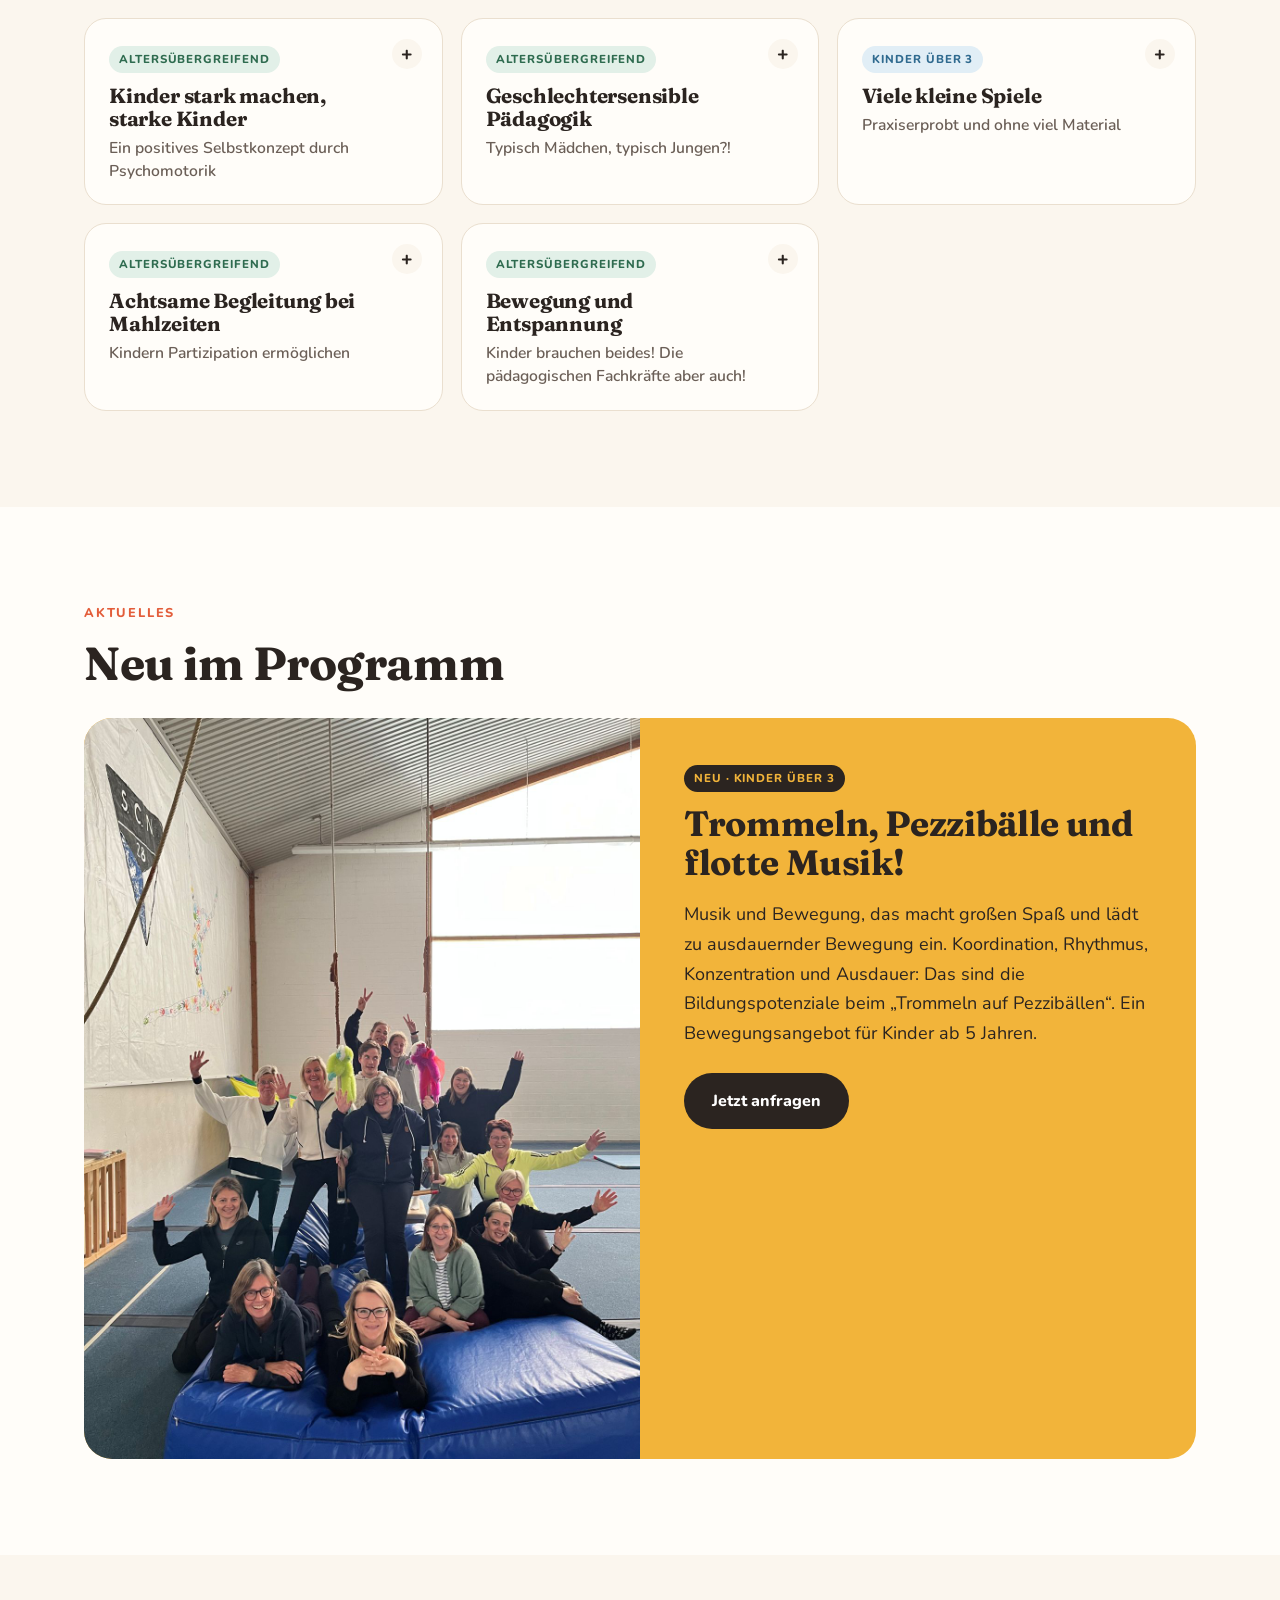
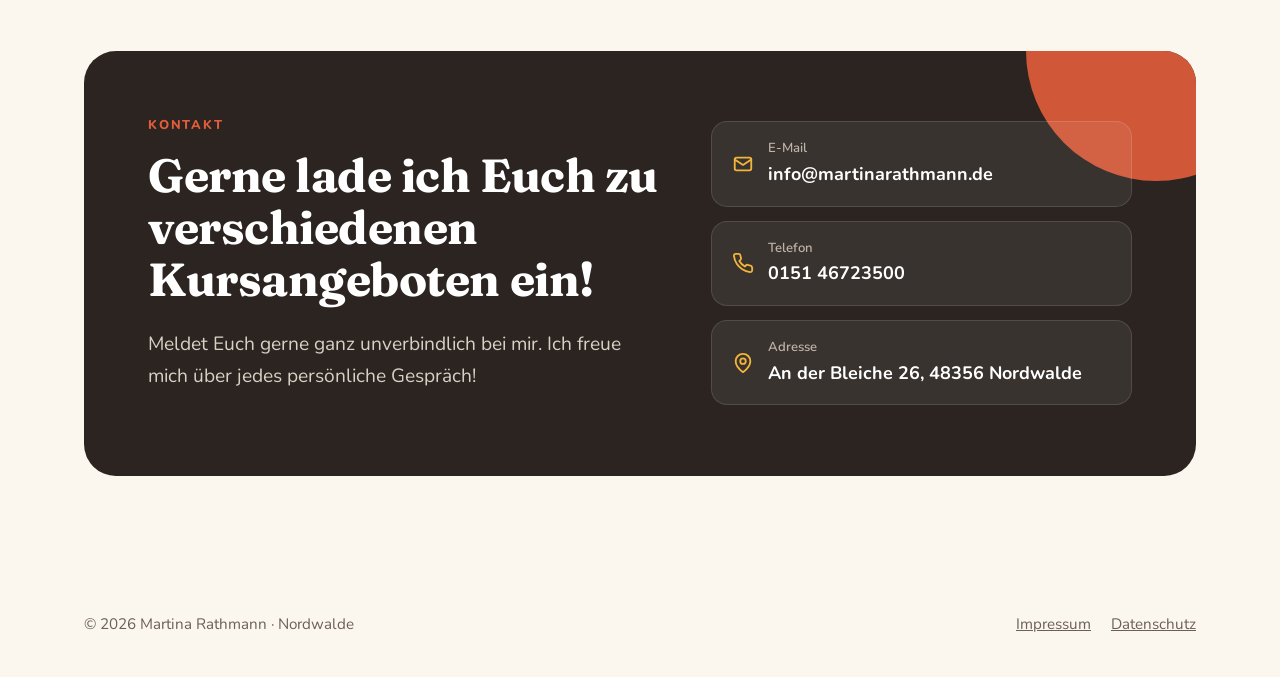
==== commit 2cd8527a: "Update index.html" ====
--- a/martinarathmann-de/martinarathmann-de/index.html
+++ b/martinarathmann-de/martinarathmann-de/index.html
@@ -253,7 +253,7 @@
         <p class="lead">Meldet Euch gerne ganz unverbindlich bei mir. Ich freue mich über jedes persönliche Gespräch!</p>
       </div>
       <ul class="contact-list">
-        <li><a href="mailto:martinarathmann62@gmail.com"><svg viewBox="0 0 24 24" fill="none" stroke-width="2" stroke-linecap="round" stroke-linejoin="round"><rect x="3" y="5" width="18" height="14" rx="2"/><path d="m3 7 9 6 9-6"/></svg><span><small>E-Mail</small>martinarathmann62@gmail.com</span></a></li>
+        <li><a href="mailto:info@martinarathmann.de"><svg viewBox="0 0 24 24" fill="none" stroke-width="2" stroke-linecap="round" stroke-linejoin="round"><rect x="3" y="5" width="18" height="14" rx="2"/><path d="m3 7 9 6 9-6"/></svg><span><small>E-Mail</small>info@martinarathmann.de</span></a></li>
         <li><a href="tel:+4915146723500"><svg viewBox="0 0 24 24" fill="none" stroke-width="2" stroke-linecap="round" stroke-linejoin="round"><path d="M22 16.9v3a2 2 0 0 1-2.2 2 19.8 19.8 0 0 1-8.6-3.1 19.5 19.5 0 0 1-6-6A19.8 19.8 0 0 1 2.1 4.2 2 2 0 0 1 4.1 2h3a2 2 0 0 1 2 1.7c.1.9.4 1.8.7 2.7a2 2 0 0 1-.5 2.1L8 9.8a16 16 0 0 0 6 6l1.3-1.3a2 2 0 0 1 2.1-.4c.9.3 1.8.6 2.7.7a2 2 0 0 1 1.7 2z"/></svg><span><small>Telefon</small>0151 46723500</span></a></li>
         <li><div><svg viewBox="0 0 24 24" fill="none" stroke-width="2" stroke-linecap="round" stroke-linejoin="round"><path d="M20 10c0 6-8 12-8 12S4 16 4 10a8 8 0 0 1 16 0z"/><circle cx="12" cy="10" r="3"/></svg><span><small>Adresse</small>An der Bleiche 26, 48356 Nordwalde</span></div></li>
       </ul>
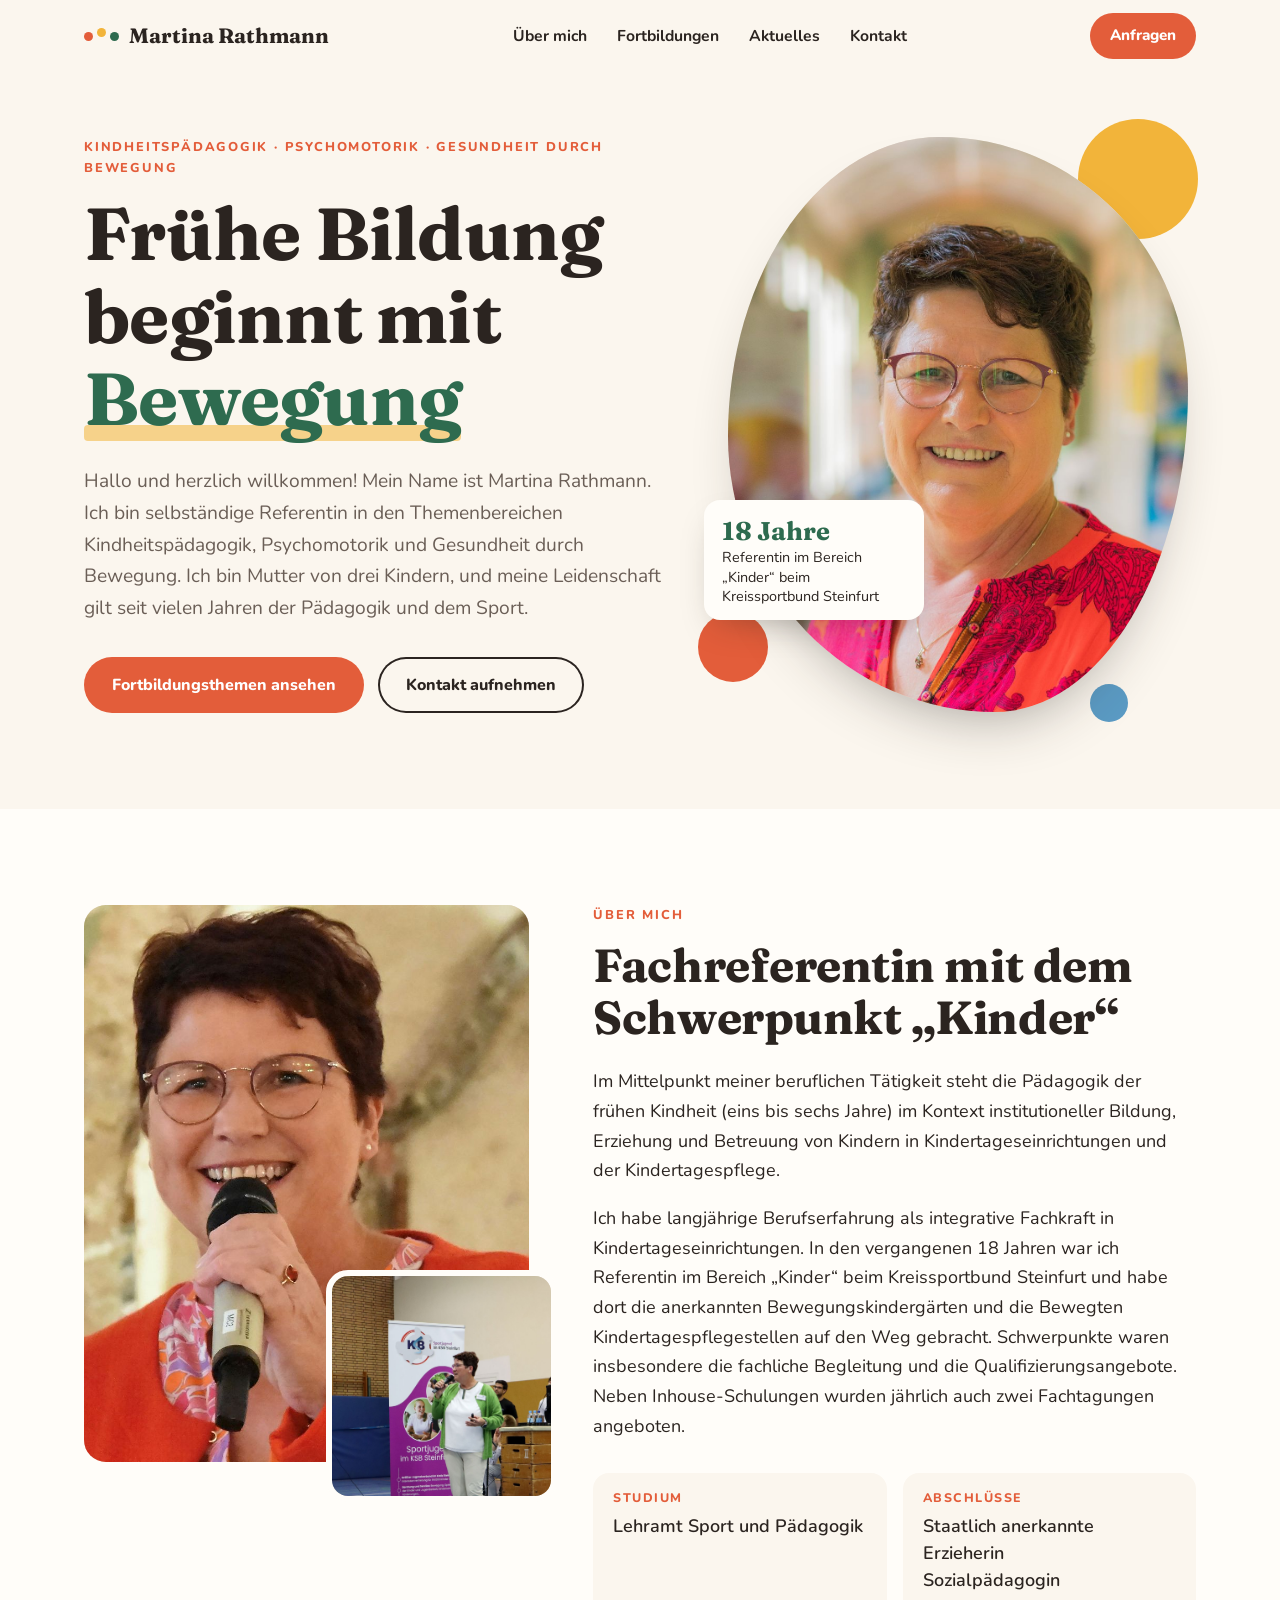
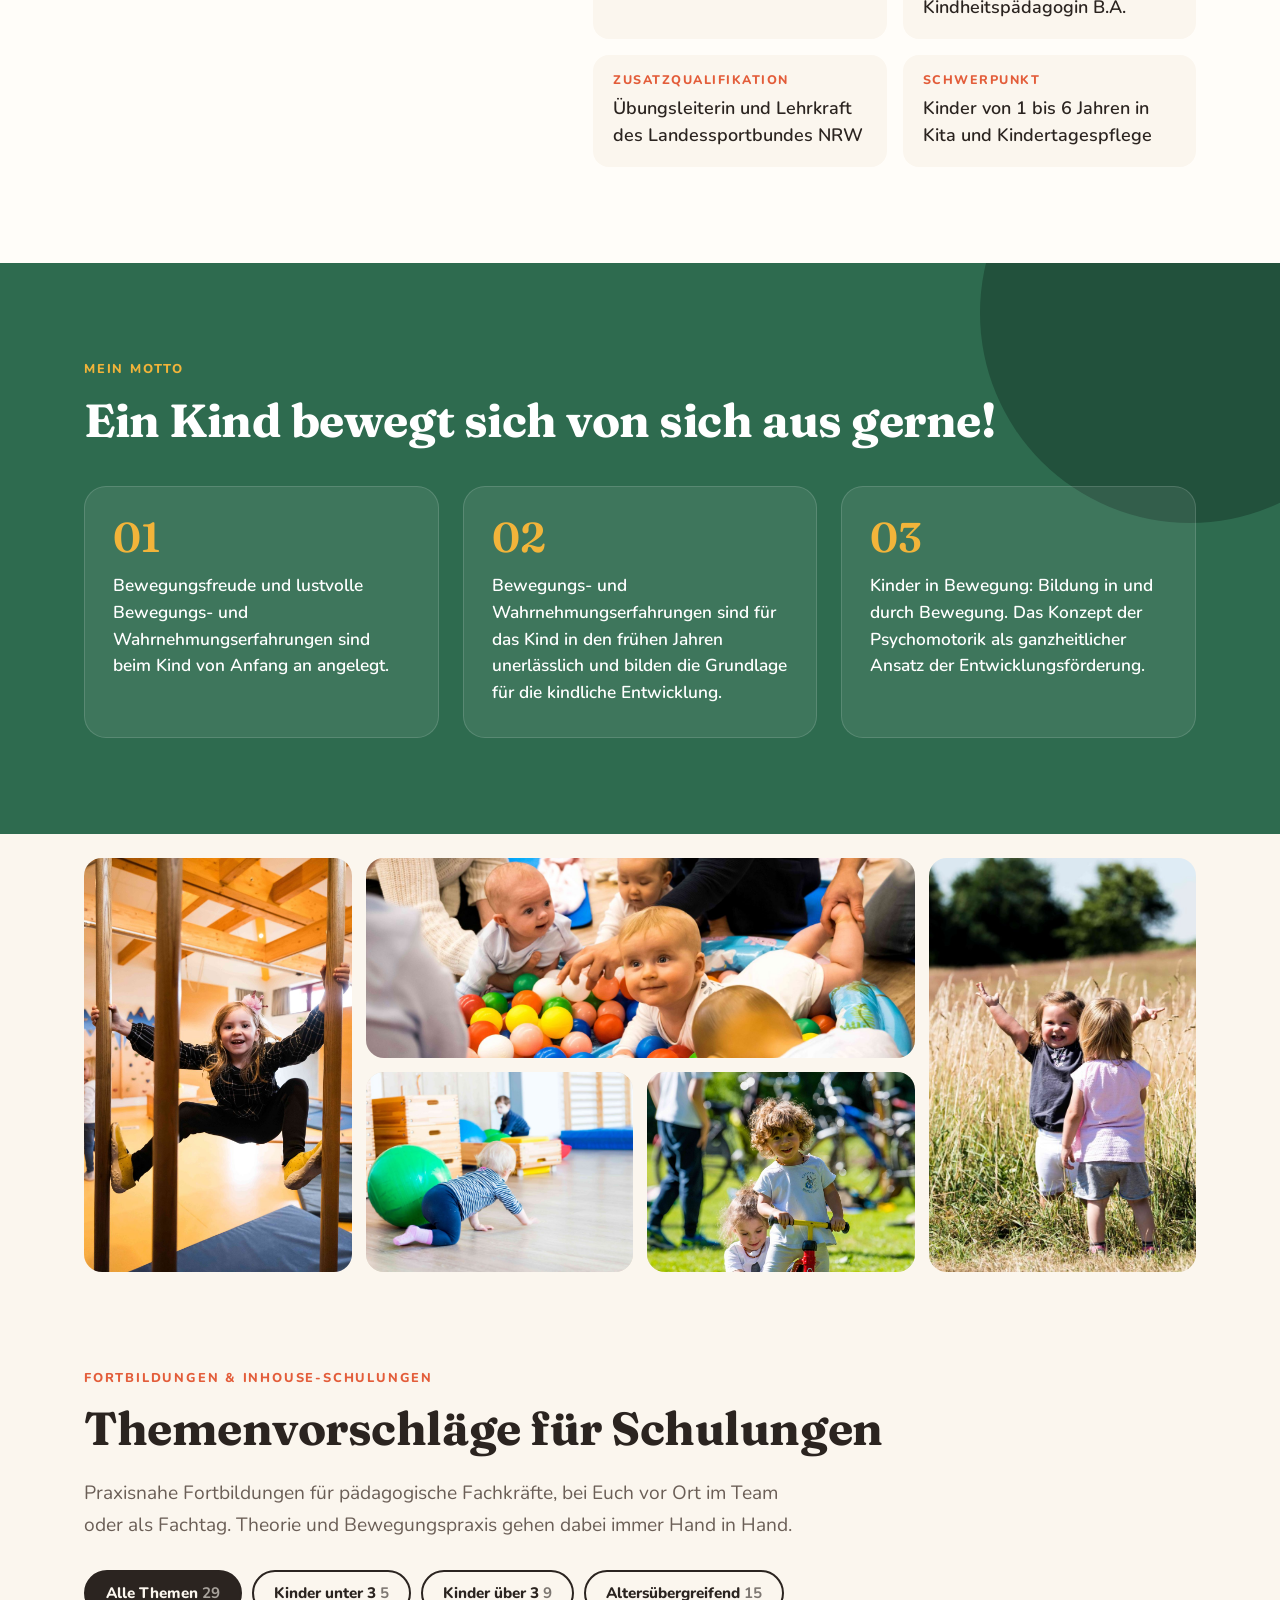
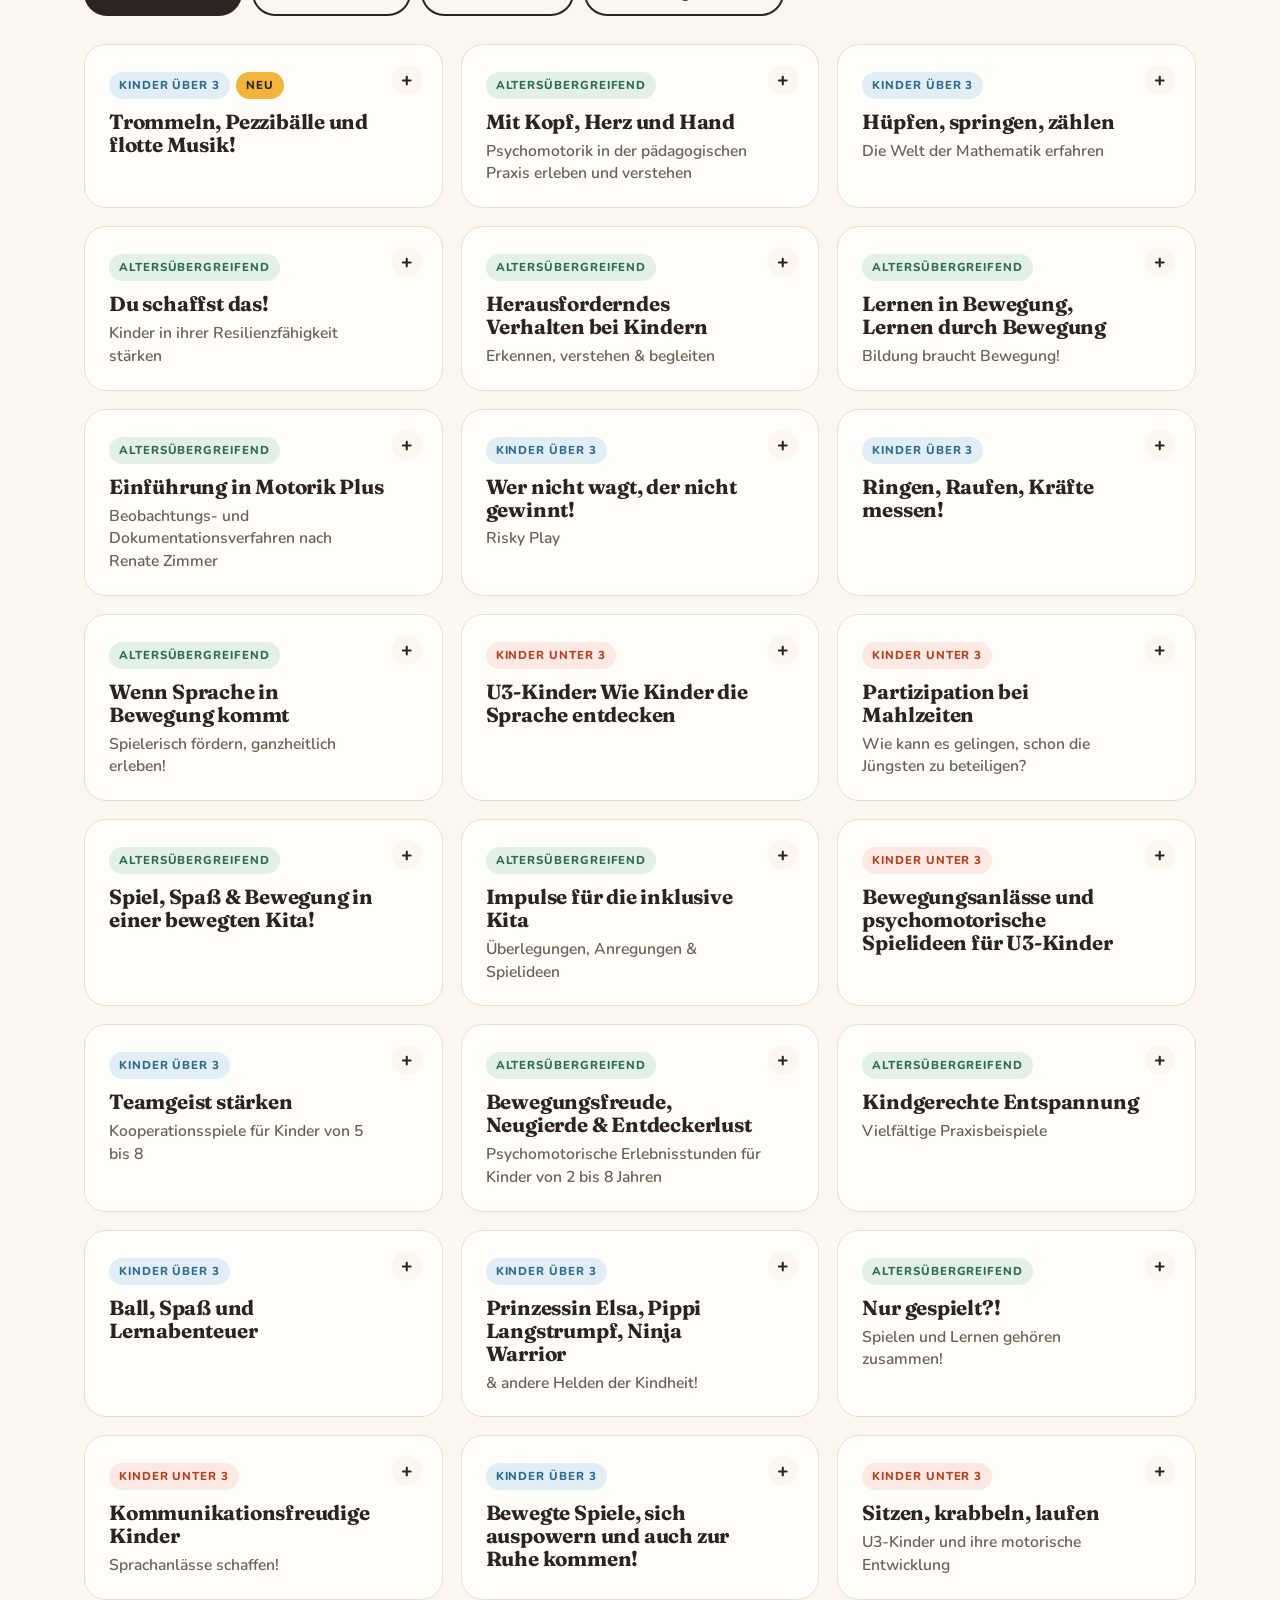
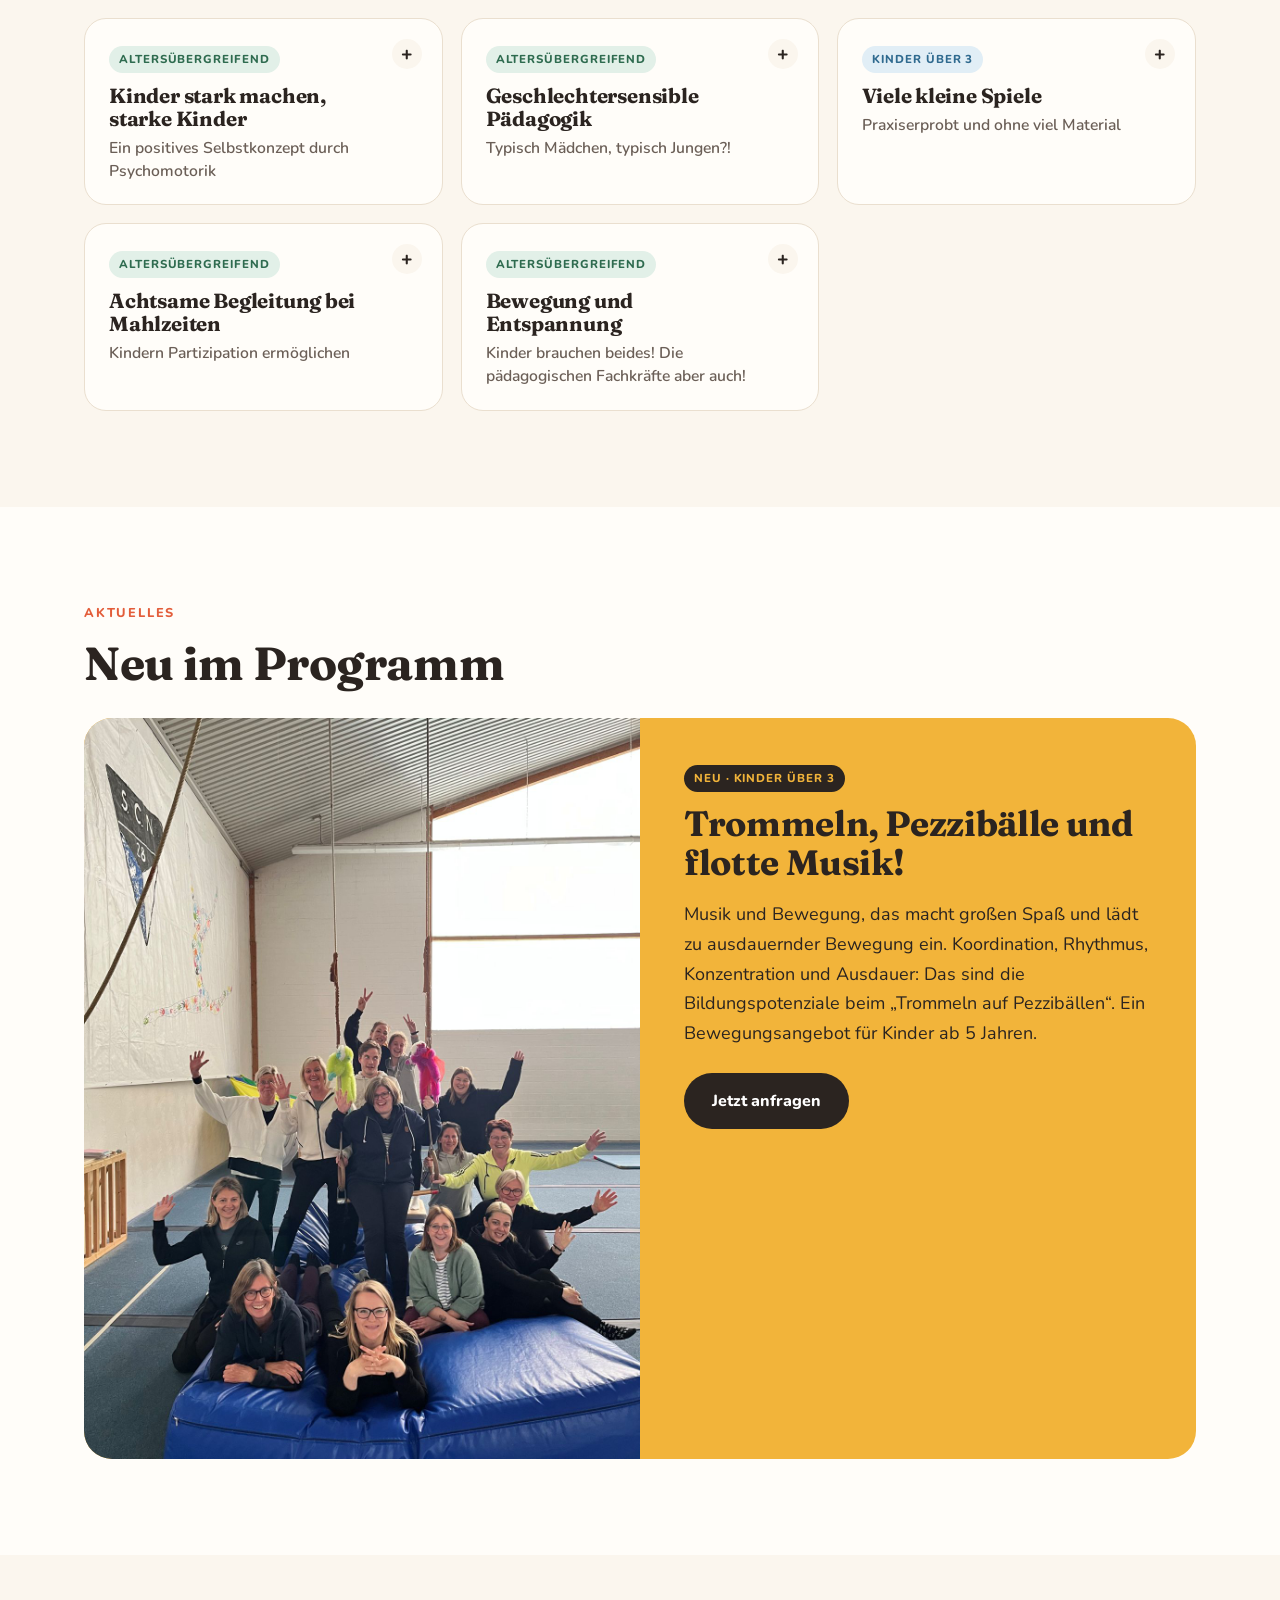
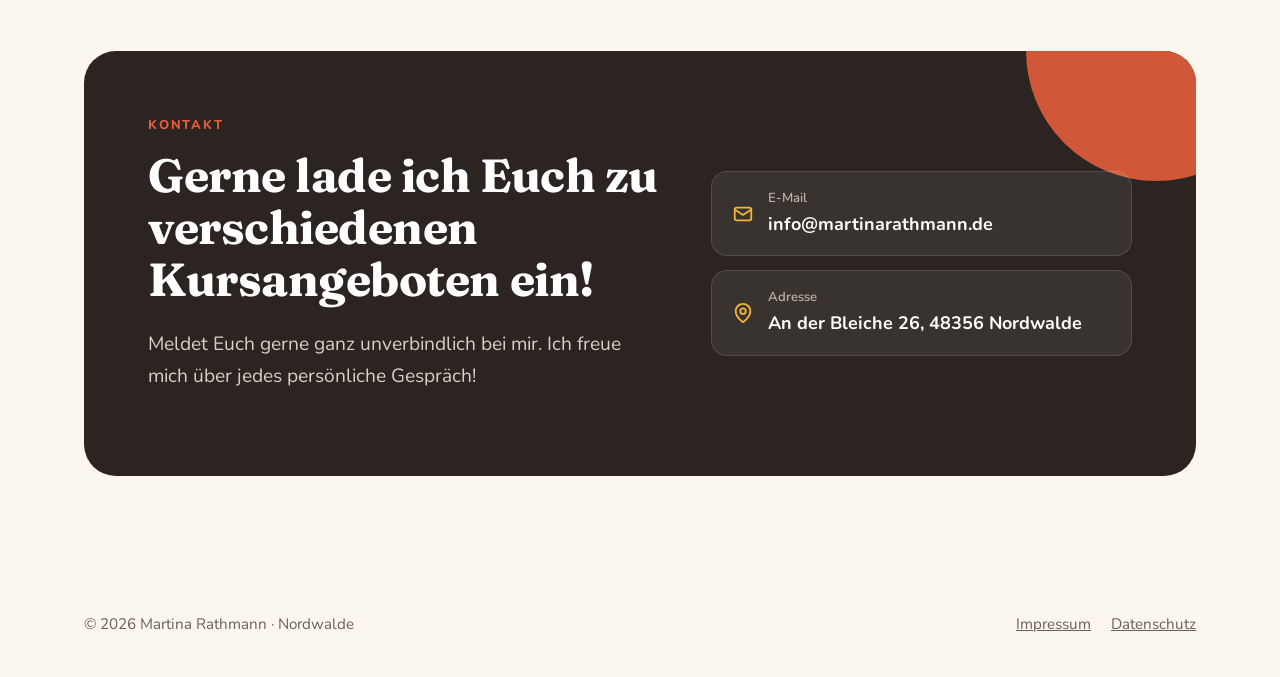
==== commit b99d5ae6: "Update index.html" ====
--- a/martinarathmann-de/martinarathmann-de/index.html
+++ b/martinarathmann-de/martinarathmann-de/index.html
@@ -254,7 +254,6 @@
       </div>
       <ul class="contact-list">
         <li><a href="mailto:info@martinarathmann.de"><svg viewBox="0 0 24 24" fill="none" stroke-width="2" stroke-linecap="round" stroke-linejoin="round"><rect x="3" y="5" width="18" height="14" rx="2"/><path d="m3 7 9 6 9-6"/></svg><span><small>E-Mail</small>info@martinarathmann.de</span></a></li>
-        <li><a href="tel:+4915146723500"><svg viewBox="0 0 24 24" fill="none" stroke-width="2" stroke-linecap="round" stroke-linejoin="round"><path d="M22 16.9v3a2 2 0 0 1-2.2 2 19.8 19.8 0 0 1-8.6-3.1 19.5 19.5 0 0 1-6-6A19.8 19.8 0 0 1 2.1 4.2 2 2 0 0 1 4.1 2h3a2 2 0 0 1 2 1.7c.1.9.4 1.8.7 2.7a2 2 0 0 1-.5 2.1L8 9.8a16 16 0 0 0 6 6l1.3-1.3a2 2 0 0 1 2.1-.4c.9.3 1.8.6 2.7.7a2 2 0 0 1 1.7 2z"/></svg><span><small>Telefon</small>0151 46723500</span></a></li>
         <li><div><svg viewBox="0 0 24 24" fill="none" stroke-width="2" stroke-linecap="round" stroke-linejoin="round"><path d="M20 10c0 6-8 12-8 12S4 16 4 10a8 8 0 0 1 16 0z"/><circle cx="12" cy="10" r="3"/></svg><span><small>Adresse</small>An der Bleiche 26, 48356 Nordwalde</span></div></li>
       </ul>
     </div>
